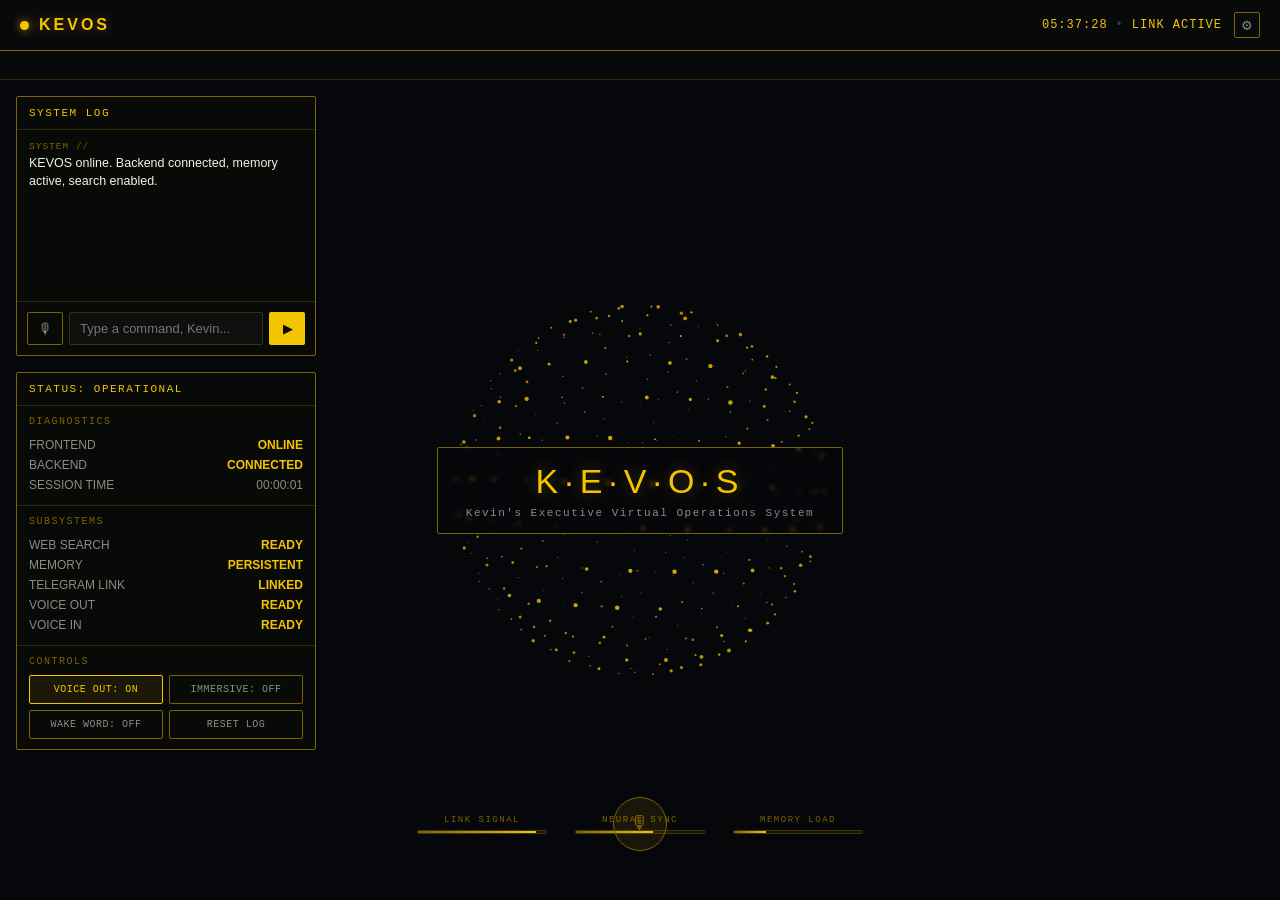
==== index.html @ c90f1a78 "Update index.html" ====
<!DOCTYPE html>
<html lang="en">
<head>
<meta charset="UTF-8" />
<meta name="viewport" content="width=device-width, initial-scale=1.0, viewport-fit=cover" />
<title>KEVOS</title>
<meta name="description" content="KEVOS — Kevin's Executive Virtual Operations System" />
<meta name="theme-color" content="#07080a" />
<link rel="manifest" href="manifest.json" />
<style>:root {
--bg: #06070a;
--panel-bg: rgba(10, 11, 8, 0.86);
--yellow: #f5c400;
--yellow-dim: #7a6300;
--yellow-glow: rgba(245, 196, 0, 0.35);
--text: #f2f2ea;
--text-dim: #8a8d85;
--line: rgba(245, 196, 0, 0.18);
--ok: #f5c400;
--off: #56544a;
--danger: #ff5555;
--font-display: 'Orbitron', 'Segoe UI', sans-serif;
--font-body: 'Rajdhani', 'Segoe UI', sans-serif;
--font-mono: 'Share Tech Mono', 'Courier New', monospace;
}
* { box-sizing: border-box; }
html, body {
margin: 0;
padding: 0;
height: 100%;
background: var(--bg);
color: var(--text);
font-family: var(--font-body), sans-serif;
-webkit-font-smoothing: antialiased;
overflow: hidden;
}
.hud {
height: 100dvh;
display: flex;
flex-direction: column;
}
.topbar {
display: flex;
align-items: center;
justify-content: space-between;
padding: 12px 20px;
border-bottom: 1px solid var(--yellow-dim);
background: #08090a;
z-index: 5;
}
.topbar__left {
display: flex;
align-items: center;
gap: 10px;
}
.dot {
width: 9px;
height: 9px;
border-radius: 50%;
background: var(--yellow);
box-shadow: 0 0 8px 2px var(--yellow-glow);
animation: pulse 2.2s ease-in-out infinite;
}
@keyframes pulse {
0%, 100% { opacity: 1; }
50% { opacity: 0.35; }
}
.topbar__label {
font-family: var(--font-display), sans-serif;
font-weight: 700;
letter-spacing: 3px;
font-size: 16px;
color: var(--yellow);
text-shadow: 0 0 12px var(--yellow-glow);
}
.topbar__right {
font-family: var(--font-mono), monospace;
font-size: 12px;
letter-spacing: 1px;
color: var(--text-dim);
display: flex;
align-items: center;
gap: 8px;
}
#clock { color: var(--yellow); }
.sep { opacity: 0.4; }
.pending { color: var(--danger); }
.linked { color: var(--yellow); }
.gear {
background: transparent;
border: 1px solid var(--yellow-dim);
color: var(--text-dim);
width: 26px;
height: 26px;
border-radius: 2px;
cursor: pointer;
font-size: 13px;
margin-left: 4px;
}
.gear:hover {
border-color: var(--yellow);
color: var(--yellow);
box-shadow: 0 0 10px var(--yellow-glow);
}
.ticker {
overflow: hidden;
white-space: nowrap;
background: #08090a;
border-bottom: 1px solid var(--line);
padding: 5px 0;
z-index: 5;
}
.ticker__track {
display: inline-block;
font-family: var(--font-mono), monospace;
font-size: 10.5px;
letter-spacing: 1px;
color: var(--yellow-dim);
padding-left: 100%;
animation: scroll-left 26s linear infinite;
}
@keyframes scroll-left {
from { transform: translateX(0); }
to { transform: translateX(-100%); }
}
@media (prefers-reduced-motion: reduce) {
.ticker__track { animation: none; padding-left: 16px; }
.dot { animation: none; }
}
.layout {
position: relative;
flex: 1;
overflow: hidden;
}
.hero {
position: absolute;
inset: 0;
display: flex;
align-items: center;
justify-content: center;
}
#sphere {
position: absolute;
inset: 0;
width: 100%;
height: 100%;
}
.hero__label {
position: relative;
z-index: 2;
text-align: center;
background: rgba(6, 7, 10, 0.55);
border: 1px solid var(--yellow-dim);
padding: 14px 28px;
border-radius: 2px;
backdrop-filter: blur(2px);
}
.hero__title {
font-family: var(--font-display), sans-serif;
font-size: clamp(22px, 4vw, 34px);
letter-spacing: 6px;
color: var(--yellow);
text-shadow: 0 0 18px var(--yellow-glow);
}
.hero__subtitle {
font-family: var(--font-mono), monospace;
font-size: 11px;
letter-spacing: 1.5px;
color: var(--text-dim);
margin-top: 6px;
}
.holobars {
position: absolute;
bottom: 8%;
left: 50%;
transform: translateX(-50%);
z-index: 2;
display: flex;
gap: 28px;
flex-wrap: wrap;
justify-content: center;
padding: 0 16px;
}
.holobar {
width: 130px;
text-align: center;
}
.holobar__label {
font-family: var(--font-mono), monospace;
font-size: 9px;
letter-spacing: 1.5px;
color: var(--yellow-dim);
margin-bottom: 5px;
}
.holobar__track {
height: 4px;
background: rgba(245, 196, 0, 0.08);
border: 1px solid var(--line);
border-radius: 2px;
overflow: hidden;
}
.holobar__fill {
height: 100%;
width: 40%;
background: linear-gradient(90deg, var(--yellow-dim), var(--yellow));
box-shadow: 0 0 8px var(--yellow-glow);
transition: width 1.1s ease-in-out;
}
@media (max-width: 780px) {
.holobars { position: static; transform: none; margin-top: 14px; }
}
.live-orb {
position: absolute;
bottom: 6%;
left: 50%;
transform: translateX(-50%);
z-index: 3;
width: 54px;
height: 54px;
border-radius: 50%;
background: rgba(245, 196, 0, 0.08);
border: 1px solid var(--yellow-dim);
color: var(--yellow-dim);
font-size: 20px;
cursor: pointer;
transition: all 0.2s ease;
}
.live-orb:hover {
border-color: var(--yellow);
color: var(--yellow);
box-shadow: 0 0 16px var(--yellow-glow);
}
.live-orb.active {
background: var(--yellow);
color: #0a0a08;
border-color: var(--yellow);
box-shadow: 0 0 24px 4px var(--yellow-glow);
animation: orb-pulse 1.6s ease-in-out infinite;
}
@keyframes orb-pulse {
0%, 100% { transform: translateX(-50%) scale(1); }
50% { transform: translateX(-50%) scale(1.08); }
}
.hero[data-state="listening"] .hero__label {
border-color: var(--yellow);
box-shadow: 0 0 22px var(--yellow-glow);
}
.hero[data-state="thinking"] .hero__title {
animation: flicker 0.9s ease-in-out infinite;
}
@keyframes flicker {
0%, 100% { opacity: 1; }
50% { opacity: 0.55; }
}
.hero[data-state="speaking"] .hero__label {
border-color: var(--yellow);
box-shadow: 0 0 30px var(--yellow-glow);
}
.hero[data-state="standby"] .hero__label {
border-color: var(--yellow-dim);
opacity: 0.75;
}
.hero[data-state="standby"] .hero__subtitle {
animation: flicker 2.4s ease-in-out infinite;
}
.hud.immersive .panel--log,
.hud.immersive .panel--status {
opacity: 0;
pointer-events: none;
transform: translateX(-12px);
}
.hud.immersive .ticker { opacity: 0.4; }
.panel {
position: absolute;
width: 300px;
max-width: calc(100vw - 32px);
background: var(--panel-bg);
border: 1px solid var(--yellow-dim);
border-radius: 2px;
backdrop-filter: blur(3px);
z-index: 4;
display: flex;
flex-direction: column;
transition: opacity 0.3s ease, transform 0.3s ease;
}
.panel--log {
top: 16px;
left: 16px;
height: 260px;
}
.panel--status {
top: 292px;
left: 16px;
max-height: calc(100dvh - 292px - 16px);
overflow-y: auto;
}
.panel__header {
font-family: var(--font-mono), monospace;
font-size: 11px;
letter-spacing: 1.5px;
color: var(--yellow);
padding: 10px 12px;
border-bottom: 1px solid var(--line);
}
.status-value { color: var(--danger); }
.status-value--ok { color: var(--yellow); }
.settings {
position: fixed;
top: 0;
right: -320px;
width: 300px;
height: 100dvh;
background: #0a0b08;
border-left: 1px solid var(--yellow-dim);
z-index: 10;
transition: right 0.25s ease-out;
display: flex;
flex-direction: column;
overflow-y: auto;
}
.settings.open { right: 0; }
.settings .panel__header {
display: flex;
justify-content: space-between;
align-items: center;
}
.settings__close {
background: transparent;
border: none;
color: var(--text-dim);
font-size: 14px;
cursor: pointer;
}
.settings__close:hover { color: var(--yellow); }
.settings__note {
font-size: 11px;
color: var(--text-dim);
line-height: 1.5;
margin: 0 0 10px;
}
.field {
display: flex;
align-items: center;
gap: 8px;
font-size: 12px;
color: var(--text-dim);
margin-bottom: 12px;
}
.field span:first-child { width: 40px; flex-shrink: 0; }
.field__value { width: 28px; color: var(--yellow); font-family: var(--font-mono), monospace; }
.field input[type="range"] {
flex: 1;
accent-color: var(--yellow);
}
.field--toggle {
justify-content: space-between;
}
.field--toggle span:first-child { width: auto; }
.field--toggle input[type="checkbox"] {
accent-color: var(--yellow);
width: 16px;
height: 16px;
}
.btn--danger {
grid-column: 1 / -1;
border-color: var(--danger);
color: var(--danger);
}
.btn--danger:hover {
border-color: var(--danger);
color: #fff;
background: rgba(255, 85, 85, 0.12);
}
.feed {
flex: 1;
overflow-y: auto;
padding: 10px 12px;
display: flex;
flex-direction: column;
gap: 10px;
}
.logline {
font-size: 12.5px;
line-height: 1.4;
animation: fade-in 0.2s ease-out;
}
@keyframes fade-in {
from { opacity: 0; transform: translateY(3px); }
to { opacity: 1; transform: translateY(0); }
}
.logline__meta {
display: block;
font-family: var(--font-mono), monospace;
font-size: 9.5px;
letter-spacing: 1px;
color: var(--text-dim);
margin-bottom: 2px;
}
.logline--system .logline__meta { color: var(--yellow-dim); }
.logline--user .logline__meta { color: var(--yellow); }
.logline--error .logline__meta { color: var(--danger); }
.logline--error .logline__body { color: var(--danger); }
.logline__body { color: var(--text); }
.composer {
display: flex;
gap: 6px;
padding: 10px;
border-top: 1px solid var(--line);
}
.composer__input {
flex: 1;
background: rgba(255,255,255,0.03);
border: 1px solid var(--line);
color: var(--text);
font-family: var(--font-body), sans-serif;
font-size: 13px;
padding: 8px 10px;
border-radius: 2px;
outline: none;
}
.composer__input:focus {
border-color: var(--yellow);
box-shadow: 0 0 0 1px var(--yellow-glow);
}
.composer__send {
font-family: var(--font-display), sans-serif;
font-size: 12px;
background: var(--yellow);
color: #0a0a08;
border: none;
width: 36px;
border-radius: 2px;
cursor: pointer;
font-weight: 700;
}
.composer__send:hover { box-shadow: 0 0 12px var(--yellow-glow); }
.composer__mic {
background: transparent;
border: 1px solid var(--yellow-dim);
color: var(--text-dim);
width: 36px;
border-radius: 2px;
cursor: pointer;
font-size: 15px;
}
.composer__mic:hover {
border-color: var(--yellow);
color: var(--yellow);
}
.composer__mic.listening {
background: var(--yellow);
color: #0a0a08;
animation: pulse 1s ease-in-out infinite;
}
.section {
padding: 10px 12px;
border-bottom: 1px solid var(--line);
}
.section:last-child { border-bottom: none; }
.section__title {
font-family: var(--font-mono), monospace;
font-size: 10px;
letter-spacing: 1.5px;
color: var(--yellow-dim);
margin-bottom: 8px;
}
.row {
display: flex;
justify-content: space-between;
font-size: 12px;
padding: 3px 0;
color: var(--text-dim);
}
.row .ok { color: var(--yellow); font-weight: 600; }
.row .off { color: var(--off); font-weight: 600; }
.btn-grid {
display: grid;
grid-template-columns: 1fr 1fr;
gap: 6px;
}
.btn {
font-family: var(--font-mono), monospace;
font-size: 10px;
letter-spacing: 0.5px;
background: transparent;
border: 1px solid var(--yellow-dim);
color: var(--text-dim);
padding: 8px 4px;
border-radius: 2px;
cursor: pointer;
}
.btn:disabled {
opacity: 0.4;
cursor: not-allowed;
}
.btn:not(:disabled):hover {
border-color: var(--yellow);
color: var(--yellow);
}
.btn--active {
border-color: var(--yellow);
color: var(--yellow);
background: rgba(245, 196, 0, 0.08);
}
.feed::-webkit-scrollbar,
.panel--status::-webkit-scrollbar { width: 5px; }
.feed::-webkit-scrollbar-thumb,
.panel--status::-webkit-scrollbar-thumb { background: var(--yellow-dim); border-radius: 3px; }
@media (max-width: 780px) {
.hud { overflow-y: auto; }
.layout { position: static; }
.hero { position: relative; height: 46vh; min-height: 260px; }
.panel { position: static; width: 100%; margin: 12px auto 0; }
.panel--log { height: 220px; }
.panel--status { max-height: none; margin-bottom: 16px; }
}</style>
</head>
<body>
<div class="hud">
<header class="topbar">
<div class="topbar__left">
<span class="dot" id="statusDot"></span>
<span class="topbar__label">KEVOS</span>
</div>
<div class="topbar__right">
<span id="clock">--:--:--</span>
<span class="sep">•</span>
<span id="linkState" class="pending">LINK PENDING</span>
<button class="gear" id="settingsBtn" aria-label="Settings" title="Settings">⚙</button>
</div>
</header>
<div class="ticker">
<div class="ticker__track">
MEMORY: PERSISTENT (KV) &nbsp;//&nbsp; BACKEND: CONNECTED &nbsp;//&nbsp; SEARCH: ENABLED &nbsp;//&nbsp; TELEGRAM: LINKED &nbsp;//&nbsp; STATUS: OPERATIONAL &nbsp;//&nbsp; MEMORY: PERSISTENT (KV) &nbsp;//&nbsp; BACKEND: CONNECTED &nbsp;//&nbsp; SEARCH: ENABLED &nbsp;//&nbsp; TELEGRAM: LINKED &nbsp;//&nbsp; STATUS: OPERATIONAL &nbsp;//&nbsp;
</div>
</div>
<div class="layout">
<main class="hero" id="hero" data-state="idle">
<canvas id="sphere"></canvas>
<div class="hero__label">
<div class="hero__title">K·E·V·O·S</div>
<div class="hero__subtitle" id="heroSubtitle">Kevin's Executive Virtual Operations System</div>
</div>
<div class="holobars" id="holobars">
<div class="holobar">
<div class="holobar__label">LINK SIGNAL</div>
<div class="holobar__track"><div class="holobar__fill" data-bar="link"></div></div>
</div>
<div class="holobar">
<div class="holobar__label">NEURAL SYNC</div>
<div class="holobar__track"><div class="holobar__fill" data-bar="sync"></div></div>
</div>
<div class="holobar">
<div class="holobar__label">MEMORY LOAD</div>
<div class="holobar__track"><div class="holobar__fill" data-bar="memory"></div></div>
</div>
</div>
<button class="live-orb" id="liveOrb" aria-label="Start live conversation" title="Start live conversation">🎙</button>
</main>
<aside class="panel panel--log">
<div class="panel__header">SYSTEM LOG</div>
<div class="feed" id="feed">
<div class="logline logline--system">
<span class="logline__meta">SYSTEM // <span class="logtime"></span></span>
<span class="logline__body">KEVOS online. Backend connected, memory active, search enabled.</span>
</div>
</div>
<form class="composer" id="composer" autocomplete="off">
<button type="button" class="composer__mic" id="micBtn" aria-label="Voice input" title="Click and speak">🎙</button>
<input
id="input"
class="composer__input"
type="text"
placeholder="Type a command, Kevin..."
/>
<button type="submit" class="composer__send" aria-label="Send">▶</button>
</form>
</aside>
<aside class="panel panel--status">
<div class="panel__header">STATUS: <span class="status-value status-value--ok">OPERATIONAL</span></div>
<div class="section">
<div class="section__title">DIAGNOSTICS</div>
<div class="row"><span>FRONTEND</span><span class="ok">ONLINE</span></div>
<div class="row"><span>BACKEND</span><span class="ok">CONNECTED</span></div>
<div class="row"><span>SESSION TIME</span><span id="sessionTime">00:00:00</span></div>
</div>
<div class="section">
<div class="section__title">SUBSYSTEMS</div>
<div class="row"><span>WEB SEARCH</span><span class="ok">READY</span></div>
<div class="row"><span>MEMORY</span><span class="ok">PERSISTENT</span></div>
<div class="row"><span>TELEGRAM LINK</span><span class="ok">LINKED</span></div>
<div class="row"><span>VOICE OUT</span><span class="ok" id="voiceOutStatus">READY</span></div>
<div class="row"><span>VOICE IN</span><span class="ok" id="voiceInStatus">READY</span></div>
</div>
<div class="section">
<div class="section__title">CONTROLS</div>
<div class="btn-grid">
<button class="btn btn--active" id="voiceOutBtn">VOICE OUT: ON</button>
<button class="btn" id="immersiveBtn">IMMERSIVE: OFF</button>
<button class="btn" id="wakeWordBtn">WAKE WORD: OFF</button>
<button class="btn" id="resetBtn">RESET LOG</button>
</div>
</div>
</aside>
</div>
<aside class="settings" id="settingsPanel">
<div class="panel__header">
SETTINGS
<button class="settings__close" id="settingsClose" aria-label="Close">✕</button>
</div>
<div class="section">
<div class="section__title">VOICE OUTPUT</div>
<label class="field">
<span>Rate</span>
<input type="range" id="rateSlider" min="0.5" max="2" step="0.1" value="1" />
<span class="field__value" id="rateValue">1.0</span>
</label>
<label class="field">
<span>Pitch</span>
<input type="range" id="pitchSlider" min="0" max="2" step="0.1" value="0.9" />
<span class="field__value" id="pitchValue">0.9</span>
</label>
</div>
<div class="section">
<div class="section__title">DISPLAY</div>
<label class="field field--toggle">
<span>Scrolling ticker</span>
<input type="checkbox" id="tickerToggle" checked />
</label>
<label class="field field--toggle">
<span>Particle sphere</span>
<input type="checkbox" id="sphereToggle" checked />
</label>
</div>
<div class="section">
<div class="section__title">MEMORY</div>
<p class="settings__note">Clears what KEVOS remembers from your conversations on this device.</p>
<button class="btn btn--danger" id="clearMemoryBtn">CLEAR MY MEMORY</button>
</div>
</aside>
</div>
<script>const canvas = document.getElementById('sphere');
const ctx = canvas.getContext('2d');
let particles = [];
let rotation = 0;
function resizeCanvas() {
canvas.width = canvas.offsetWidth * devicePixelRatio;
canvas.height = canvas.offsetHeight * devicePixelRatio;
}
function buildParticles(count = 420) {
particles = [];
for (let i = 0; i < count; i++) {
const phi = Math.acos(-1 + (2 * i) / count);
const theta = Math.sqrt(count * Math.PI) * phi;
particles.push({ phi, theta, size: Math.random() * 1.8 + 0.6 });
}
}
function drawSphere() {
const w = canvas.width;
const h = canvas.height;
ctx.clearRect(0, 0, w, h);
const cx = w / 2;
const cy = h / 2;
const radius = Math.min(w, h) * 0.32;
rotation += 0.0022;
for (const p of particles) {
const theta = p.theta + rotation;
const x = radius * Math.sin(p.phi) * Math.cos(theta);
const y = radius * Math.cos(p.phi);
const z = radius * Math.sin(p.phi) * Math.sin(theta);
const scale = (z + radius * 1.6) / (radius * 2.6);
const sx = cx + x * scale;
const sy = cy + y * scale;
const alpha = 0.25 + scale * 0.6;
ctx.beginPath();
ctx.arc(sx, sy, p.size * scale * devicePixelRatio, 0, Math.PI * 2);
ctx.fillStyle = `rgba(245, 196, 0, ${alpha.toFixed(2)})`;
ctx.fill();
}
requestAnimationFrame(drawSphere);
}
resizeCanvas();
buildParticles();
window.addEventListener('resize', resizeCanvas);
requestAnimationFrame(drawSphere);
const sessionStart = Date.now();
function pad(n) { return String(n).padStart(2, '0'); }
function tick() {
const now = new Date();
document.getElementById('clock').textContent = now.toLocaleTimeString('en-US', { hour12: false });
const elapsed = Math.floor((Date.now() - sessionStart) / 1000);
const hrs = Math.floor(elapsed / 3600);
const mins = Math.floor((elapsed % 3600) / 60);
const secs = elapsed % 60;
document.getElementById('sessionTime').textContent = `${pad(hrs)}:${pad(mins)}:${pad(secs)}`;
}
tick();
setInterval(tick, 1000);
const feed = document.getElementById('feed');
function nowTime() {
return new Date().toLocaleTimeString('en-US', { hour12: false });
}
function logLine(kind, text) {
const wrap = document.createElement('div');
wrap.className = `logline logline--${kind}`;
const meta = document.createElement('span');
meta.className = 'logline__meta';
const label = kind === 'user' ? 'KEVIN' : kind === 'error' ? 'ERROR' : 'SYSTEM';
meta.textContent = `${label} // ${nowTime()}`;
const body = document.createElement('span');
body.className = 'logline__body';
body.textContent = text;
wrap.appendChild(meta);
wrap.appendChild(body);
feed.appendChild(wrap);
feed.scrollTop = feed.scrollHeight;
return wrap;
}
document.getElementById('resetBtn').addEventListener('click', () => {
feed.innerHTML = '';
logLine('system', 'Log cleared.');
});
function getSessionId() {
let id = localStorage.getItem('kevos_session_id');
if (!id) {
id = 'sess_' + Math.random().toString(36).slice(2) + Date.now().toString(36);
localStorage.setItem('kevos_session_id', id);
}
return id;
}
const sessionId = getSessionId();
const KEVOS_BACKEND_URL = 'https://kevos-backend.margohanna333.workers.dev/';
async function sendToKevos(message) {
if (!KEVOS_BACKEND_URL) {
return { ok: false, text: 'No backend connected. KEVOS_BACKEND_URL is empty in app.js.' };
}
try {
const res = await fetch(KEVOS_BACKEND_URL, {
method: 'POST',
headers: { 'Content-Type': 'application/json' },
body: JSON.stringify({ message, sessionId }),
});
if (!res.ok) throw new Error(`Backend error: ${res.status}`);
const data = await res.json();
return { ok: true, text: data.reply || '(empty response from backend)' };
} catch (err) {
return { ok: false, text: `Connection failed: ${err.message}` };
}
}
const hero = document.getElementById('hero');
const heroSubtitle = document.getElementById('heroSubtitle');
const defaultSubtitle = "Kevin's Executive Virtual Operations System";
function setHeroState(state, label) {
hero.dataset.state = state;
heroSubtitle.textContent = label || defaultSubtitle;
}
const micBtn = document.getElementById('micBtn');
const SpeechRecognitionAPI = window.SpeechRecognition || window.webkitSpeechRecognition;
let recognition = null;
const WAKE_WORDS = ['hey kevos', 'kevos', 'hey kevin', 'okay kevos'];
function stripWakeWord(lowerText) {
for (const w of WAKE_WORDS) {
const idx = lowerText.indexOf(w);
if (idx !== -1) return lowerText.slice(idx + w.length).replace(/^[,.\s]+/, '').trim();
}
return null; // no wake word found
}
if (SpeechRecognitionAPI) {
recognition = new SpeechRecognitionAPI();
recognition.lang = 'en-US';
recognition.interimResults = true; // lets us react the instant you start talking (needed for barge-in)
recognition.addEventListener('result', (e) => {
const last = e.results[e.results.length - 1];
const transcript = last[0].transcript;
const isFinal = last.isFinal;
const state = hero.dataset.state;
if ((liveMode || wakeWordActive) && state === 'speaking') {
window.speechSynthesis.cancel(); // cut him off, immediately, on first sound
setHeroState('listening', 'LISTENING...');
if (isFinal && transcript.trim()) {
handleLiveTranscript(transcript.trim());
}
return;
}
if (wakeWordActive && !liveMode && state === 'standby') {
if (!isFinal) return;
const remainder = stripWakeWord(transcript.toLowerCase());
if (remainder === null) return; // wake word not heard, keep waiting silently
wakeConversation();
if (remainder) handleLiveTranscript(remainder);
else setHeroState('listening', 'LISTENING...');
return;
}
if (liveMode && isFinal) {
handleLiveTranscript(transcript.trim());
return;
}
if (!liveMode && !wakeWordActive && isFinal) {
input.value = transcript;
}
});
recognition.addEventListener('end', () => {
micBtn.classList.remove('listening');
if ((liveMode || wakeWordActive) && !liveAwaitingReply) {
restartAlwaysOnRecognition();
}
});
recognition.addEventListener('error', (e) => {
micBtn.classList.remove('listening');
if (liveMode || wakeWordActive) {
if (e.error === 'no-speech' || e.error === 'aborted') {
restartAlwaysOnRecognition();
} else {
logLine('error', `Mic error: ${e.error}. Voice loop stopped.`);
stopLiveMode();
stopWakeWord();
}
} else {
logLine('error', 'Mic error — check browser microphone permission.');
}
});
micBtn.addEventListener('click', () => {
if (liveMode || wakeWordActive) return; // the always-on loop owns the mic while active
micBtn.classList.add('listening');
recognition.start();
});
} else {
micBtn.disabled = true;
micBtn.title = 'Voice input not supported in this browser';
document.getElementById('voiceInStatus').textContent = 'UNSUPPORTED';
document.getElementById('voiceInStatus').className = 'off';
}
function restartAlwaysOnRecognition() {
if (!recognition) return;
try {
recognition.start();
} catch (e) {
}
}
let voiceOutEnabled = true;
const voiceOutBtn = document.getElementById('voiceOutBtn');
let voiceRate = 1.0;
let voicePitch = 0.9;
function speak(text) {
if (!voiceOutEnabled || !('speechSynthesis' in window)) return;
window.speechSynthesis.cancel(); // stop any current speech first
const utter = new SpeechSynthesisUtterance(text);
utter.rate = voiceRate;
utter.pitch = voicePitch;
window.speechSynthesis.speak(utter);
}
voiceOutBtn.addEventListener('click', () => {
voiceOutEnabled = !voiceOutEnabled;
voiceOutBtn.textContent = `VOICE OUT: ${voiceOutEnabled ? 'ON' : 'OFF'}`;
voiceOutBtn.classList.toggle('btn--active', voiceOutEnabled);
if (!voiceOutEnabled) window.speechSynthesis.cancel();
});
if (!('speechSynthesis' in window)) {
document.getElementById('voiceOutStatus').textContent = 'UNSUPPORTED';
document.getElementById('voiceOutStatus').className = 'off';
voiceOutEnabled = false;
voiceOutBtn.disabled = true;
}
const composer = document.getElementById('composer');
const input = document.getElementById('input');
const linkState = document.getElementById('linkState');
composer.addEventListener('submit', async (e) => {
e.preventDefault();
const text = input.value.trim();
if (!text) return;
logLine('user', text);
input.value = '';
const result = await sendToKevos(text);
logLine(result.ok ? 'system' : 'error', result.text);
if (result.ok) speak(result.text);
});
if (KEVOS_BACKEND_URL) {
linkState.textContent = 'LINK ACTIVE';
linkState.className = 'linked';
} else {
linkState.textContent = 'LINK PENDING';
linkState.className = 'pending';
}
function setBar(name, percent) {
const el = document.querySelector(`.holobar__fill[data-bar="${name}"]`);
if (el) el.style.width = `${Math.max(4, Math.min(100, percent))}%`;
}
setBar('link', KEVOS_BACKEND_URL ? 92 : 8);
setBar('sync', 60);
setBar('memory', 25);
setInterval(() => {
setBar('sync', 55 + Math.random() * 30);
setBar('memory', 20 + Math.random() * 40);
}, 3500);
const settingsPanel = document.getElementById('settingsPanel');
const settingsBtn = document.getElementById('settingsBtn');
const settingsClose = document.getElementById('settingsClose');
settingsBtn.addEventListener('click', () => settingsPanel.classList.add('open'));
settingsClose.addEventListener('click', () => settingsPanel.classList.remove('open'));
const rateSlider = document.getElementById('rateSlider');
const pitchSlider = document.getElementById('pitchSlider');
const rateValue = document.getElementById('rateValue');
const pitchValue = document.getElementById('pitchValue');
rateSlider.addEventListener('input', () => {
voiceRate = parseFloat(rateSlider.value);
rateValue.textContent = voiceRate.toFixed(1);
});
pitchSlider.addEventListener('input', () => {
voicePitch = parseFloat(pitchSlider.value);
pitchValue.textContent = voicePitch.toFixed(1);
});
document.getElementById('tickerToggle').addEventListener('change', (e) => {
document.querySelector('.ticker').style.display = e.target.checked ? '' : 'none';
});
document.getElementById('sphereToggle').addEventListener('change', (e) => {
canvas.style.display = e.target.checked ? '' : 'none';
});
document.getElementById('clearMemoryBtn').addEventListener('click', async () => {
if (!KEVOS_BACKEND_URL) {
logLine('error', 'No backend connected — nothing to clear.');
return;
}
localStorage.removeItem('kevos_session_id');
logLine('system', 'Memory reset locally. A fresh conversation will start on your next message.');
});
const liveOrb = document.getElementById('liveOrb');
let liveMode = false;
let liveAwaitingReply = false;
function startLiveListening() {
if (!liveMode || !recognition) return;
setHeroState('listening', 'LISTENING...');
restartAlwaysOnRecognition();
}
function stopLiveMode() {
liveMode = false;
liveAwaitingReply = false;
liveOrb.classList.remove('active');
if (!wakeWordActive) setHeroState('idle');
if (recognition && !wakeWordActive) {
try { recognition.stop(); } catch (e) {}
}
window.speechSynthesis.cancel();
}
async function handleLiveTranscript(transcript) {
if (!transcript) {
if (liveMode) startLiveListening();
return;
}
liveAwaitingReply = true;
logLine('user', transcript);
setHeroState('thinking', 'THINKING...');
const result = await sendToKevos(transcript);
logLine(result.ok ? 'system' : 'error', result.text);
const canSpeak = result.ok && voiceOutEnabled && 'speechSynthesis' in window;
if (canSpeak) {
setHeroState('speaking', 'SPEAKING... (say anything to interrupt)');
window.speechSynthesis.cancel();
const utter = new SpeechSynthesisUtterance(result.text);
utter.rate = voiceRate;
utter.pitch = voicePitch;
utter.onend = () => {
liveAwaitingReply = false;
if (liveMode) startLiveListening();
else if (wakeWordActive) enterStandby();
else setHeroState('idle');
};
utter.onerror = () => {
liveAwaitingReply = false;
if (liveMode) startLiveListening();
else if (wakeWordActive) enterStandby();
else setHeroState('idle');
};
window.speechSynthesis.speak(utter);
restartAlwaysOnRecognition();
} else {
liveAwaitingReply = false;
if (liveMode) startLiveListening();
else if (wakeWordActive) enterStandby();
else setHeroState('idle');
}
}
liveOrb.addEventListener('click', () => {
if (!SpeechRecognitionAPI) {
logLine('error', 'Voice input not supported in this browser — live mode needs it.');
return;
}
if (liveMode) {
stopLiveMode();
logLine('system', 'Live conversation ended.');
} else {
liveMode = true;
liveOrb.classList.add('active');
logLine('system', 'Live conversation started — just talk, and you can cut KEVOS off anytime by speaking.');
startLiveListening();
}
});
const wakeWordBtn = document.getElementById('wakeWordBtn');
let wakeWordActive = false;
function enterStandby() {
setHeroState('standby', "Say \"Hey KEVOS\"...");
restartAlwaysOnRecognition();
}
function wakeConversation() {
liveMode = true;
liveOrb.classList.add('active');
logLine('system', 'Wake word heard — KEVOS is listening.');
}
function stopWakeWord() {
wakeWordActive = false;
wakeWordBtn.textContent = 'WAKE WORD: OFF';
wakeWordBtn.classList.remove('btn--active');
if (!liveMode) {
setHeroState('idle');
if (recognition) { try { recognition.stop(); } catch (e) {} }
}
}
wakeWordBtn.addEventListener('click', () => {
if (!SpeechRecognitionAPI) {
logLine('error', 'Voice input not supported in this browser — wake word needs it.');
return;
}
if (wakeWordActive) {
stopWakeWord();
logLine('system', 'Wake word disabled.');
} else {
wakeWordActive = true;
wakeWordBtn.textContent = 'WAKE WORD: ON';
wakeWordBtn.classList.add('btn--active');
logLine('system', 'Wake word enabled — say "Hey KEVOS" anytime to start talking.');
if (!liveMode) enterStandby();
}
});
const immersiveBtn = document.getElementById('immersiveBtn');
let immersive = false;
immersiveBtn.addEventListener('click', () => {
immersive = !immersive;
document.querySelector('.hud').classList.toggle('immersive', immersive);
immersiveBtn.textContent = `IMMERSIVE: ${immersive ? 'ON' : 'OFF'}`;
immersiveBtn.classList.toggle('btn--active', immersive);
});</script>
</body>
</html>
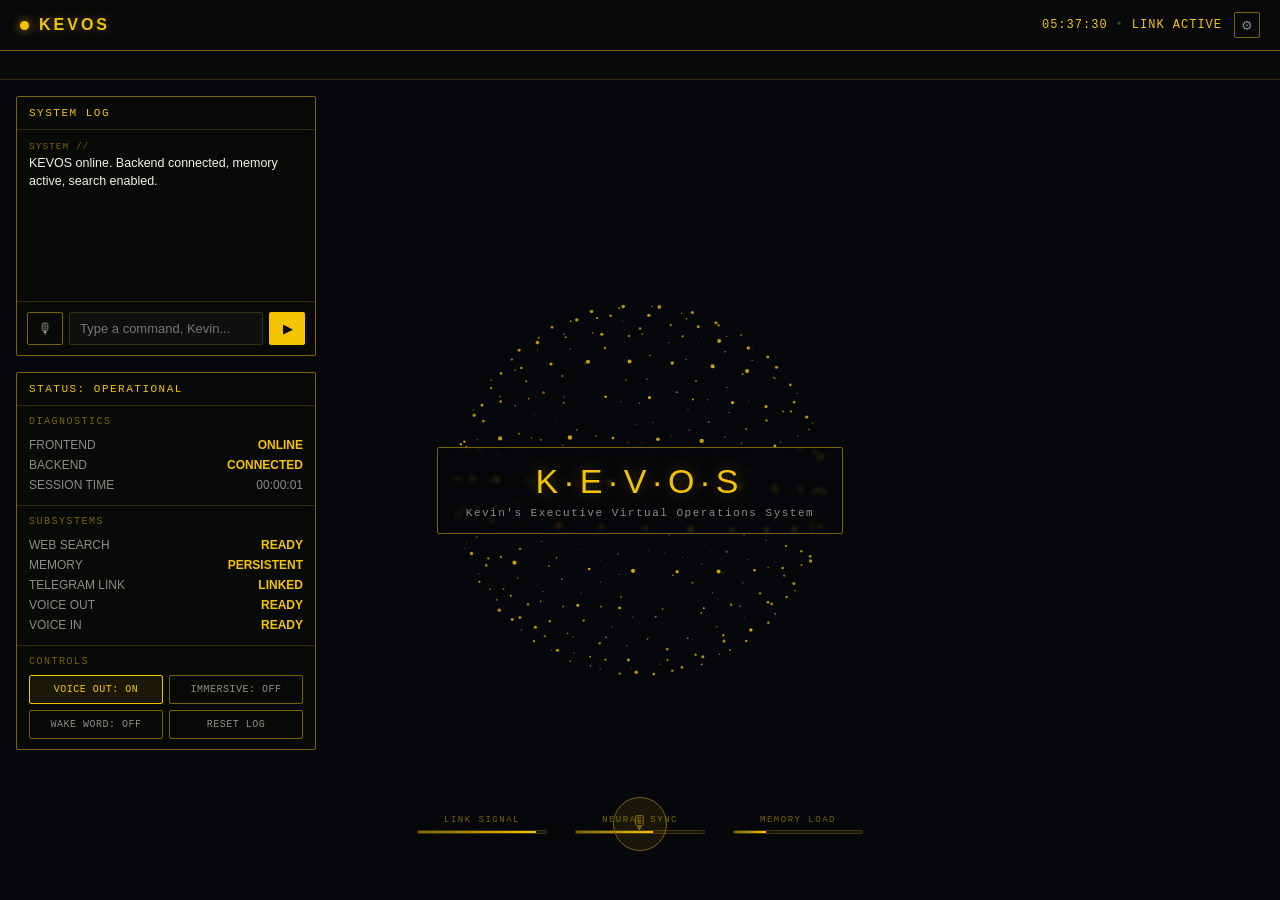
==== commit 29fa66cb: "Update index.html" ====
--- a/index.html
+++ b/index.html
@@ -263,6 +263,50 @@
 .hero[data-state="standby"] .hero__subtitle {
 animation: flicker 2.4s ease-in-out infinite;
 }
+.hero[data-state="celebrate"] .hero__label {
+border-color: var(--yellow);
+box-shadow: 0 0 40px 8px var(--yellow-glow);
+transform: scale(1.05);
+transition: transform 0.3s ease;
+}
+.hero[data-state="celebrate"] .hero__title {
+animation: celebrate-pulse 0.5s ease-in-out infinite;
+}
+@keyframes celebrate-pulse {
+0%, 100% { transform: scale(1); }
+50% { transform: scale(1.06); }
+}
+.hero-flash {
+position: absolute;
+inset: 0;
+z-index: 6;
+pointer-events: none;
+background: radial-gradient(circle at center, rgba(245, 196, 0, 0.85), rgba(245, 196, 0, 0) 55%);
+opacity: 0;
+animation: flash-burst 1.3s ease-out forwards;
+}
+@keyframes flash-burst {
+0% { opacity: 0; transform: scale(0.3); }
+12% { opacity: 1; }
+100% { opacity: 0; transform: scale(2.4); }
+}
+.ray {
+position: absolute;
+top: 50%;
+left: 50%;
+width: 3px;
+height: 130px;
+background: linear-gradient(180deg, var(--yellow), transparent);
+transform-origin: center top;
+z-index: 6;
+pointer-events: none;
+opacity: 0.9;
+animation: ray-burst 1.1s ease-out forwards;
+}
+@keyframes ray-burst {
+0% { transform: translate(-50%, -50%) rotate(var(--ang, 0deg)) scaleY(0); opacity: 1; }
+100% { transform: translate(-50%, -50%) rotate(var(--ang, 0deg)) scaleY(1) translateY(-160px); opacity: 0; }
+}
 .hud.immersive .panel--log,
 .hud.immersive .panel--status {
 opacity: 0;
@@ -661,19 +705,37 @@
 ctx.clearRect(0, 0, w, h);
 const cx = w / 2;
 const cy = h / 2;
-const radius = Math.min(w, h) * 0.32;
-rotation += 0.0022;
+let radius = Math.min(w, h) * 0.32;
+const state = document.getElementById('hero').dataset.state;
+let speed = 0.0022;
+let jitter = 0;
+let boost = 1;
+if (state === 'standby') {
+speed = 0.0011; boost = 0.65; // calm, dim, waiting
+} else if (state === 'listening') {
+speed = 0.0035; boost = 1.15 + Math.sin(Date.now() / 260) * 0.08; // alert, gently breathing
+} else if (state === 'thinking') {
+speed = 0.012; jitter = 4.5; boost = 1.05; // fast, agitated, restless
+} else if (state === 'speaking') {
+speed = 0.006; boost = 1.15 + Math.abs(Math.sin(Date.now() / 140)) * 0.35; // rhythmic pulse, like talking
+} else if (state === 'celebrate') {
+speed = 0.035; boost = 1.4 + Math.sin(Date.now() / 90) * 0.3;
+radius *= 1 + Math.sin(Date.now() / 100) * 0.18; // the "explosion" breathing outward
+}
+rotation += speed;
 for (const p of particles) {
 const theta = p.theta + rotation;
-const x = radius * Math.sin(p.phi) * Math.cos(theta);
-const y = radius * Math.cos(p.phi);
-const z = radius * Math.sin(p.phi) * Math.sin(theta);
+const j = jitter ? (Math.random() - 0.5) * jitter : 0;
+const r = radius + j;
+const x = r * Math.sin(p.phi) * Math.cos(theta);
+const y = r * Math.cos(p.phi);
+const z = r * Math.sin(p.phi) * Math.sin(theta);
 const scale = (z + radius * 1.6) / (radius * 2.6);
 const sx = cx + x * scale;
 const sy = cy + y * scale;
-const alpha = 0.25 + scale * 0.6;
+const alpha = Math.min(1, (0.25 + scale * 0.6) * boost);
 ctx.beginPath();
-ctx.arc(sx, sy, p.size * scale * devicePixelRatio, 0, Math.PI * 2);
+ctx.arc(sx, sy, p.size * scale * devicePixelRatio * boost, 0, Math.PI * 2);
 ctx.fillStyle = `rgba(245, 196, 0, ${alpha.toFixed(2)})`;
 ctx.fill();
 }
@@ -748,11 +810,48 @@
 }
 }
 const hero = document.getElementById('hero');
+const heroTitle = document.querySelector('.hero__title');
 const heroSubtitle = document.getElementById('heroSubtitle');
 const defaultSubtitle = "Kevin's Executive Virtual Operations System";
+const defaultTitle = 'K·E·V·O·S';
 function setHeroState(state, label) {
 hero.dataset.state = state;
 heroSubtitle.textContent = label || defaultSubtitle;
+}
+function normalizeSpeech(text) {
+return text.toLowerCase().replace(/[^a-z\s]/g, '').replace(/\s+/g, ' ').trim();
+}
+function checkEasterEgg(text) {
+if (normalizeSpeech(text).includes('wake up babas home')) {
+triggerWelcomeHome();
+return true;
+}
+return false;
+}
+function triggerWelcomeHome() {
+logLine('system', '🎉 "Wake up babas home" detected — running welcome sequence.');
+setHeroState('celebrate', 'SYSTEMS PRIMED. STANDING BY, SIR.');
+heroTitle.textContent = 'WELCOME HOME DADDY';
+const flash = document.createElement('div');
+flash.className = 'hero-flash';
+hero.appendChild(flash);
+setTimeout(() => flash.remove(), 1400);
+const rayCount = 16;
+for (let i = 0; i < rayCount; i++) {
+const ray = document.createElement('div');
+ray.className = 'ray';
+ray.style.setProperty('--ang', `${(360 / rayCount) * i}deg`);
+ray.style.animationDelay = `${Math.random() * 0.12}s`;
+hero.appendChild(ray);
+setTimeout(() => ray.remove(), 1400);
+}
+speak('Welcome home, daddy.');
+setTimeout(() => {
+heroTitle.textContent = defaultTitle;
+if (liveMode) setHeroState('listening', 'LISTENING...');
+else if (wakeWordActive) enterStandby();
+else setHeroState('idle');
+}, 3400);
 }
 const micBtn = document.getElementById('micBtn');
 const SpeechRecognitionAPI = window.SpeechRecognition || window.webkitSpeechRecognition;
@@ -784,6 +883,7 @@
 }
 if (wakeWordActive && !liveMode && state === 'standby') {
 if (!isFinal) return;
+if (checkEasterEgg(transcript)) return;
 const remainder = stripWakeWord(transcript.toLowerCase());
 if (remainder === null) return; // wake word not heard, keep waiting silently
 wakeConversation();
@@ -868,8 +968,9 @@
 e.preventDefault();
 const text = input.value.trim();
 if (!text) return;
+input.value = '';
+if (checkEasterEgg(text)) return;
 logLine('user', text);
-input.value = '';
 const result = await sendToKevos(text);
 logLine(result.ok ? 'system' : 'error', result.text);
 if (result.ok) speak(result.text);
@@ -946,6 +1047,7 @@
 if (liveMode) startLiveListening();
 return;
 }
+if (checkEasterEgg(transcript)) return;
 liveAwaitingReply = true;
 logLine('user', transcript);
 setHeroState('thinking', 'THINKING...');
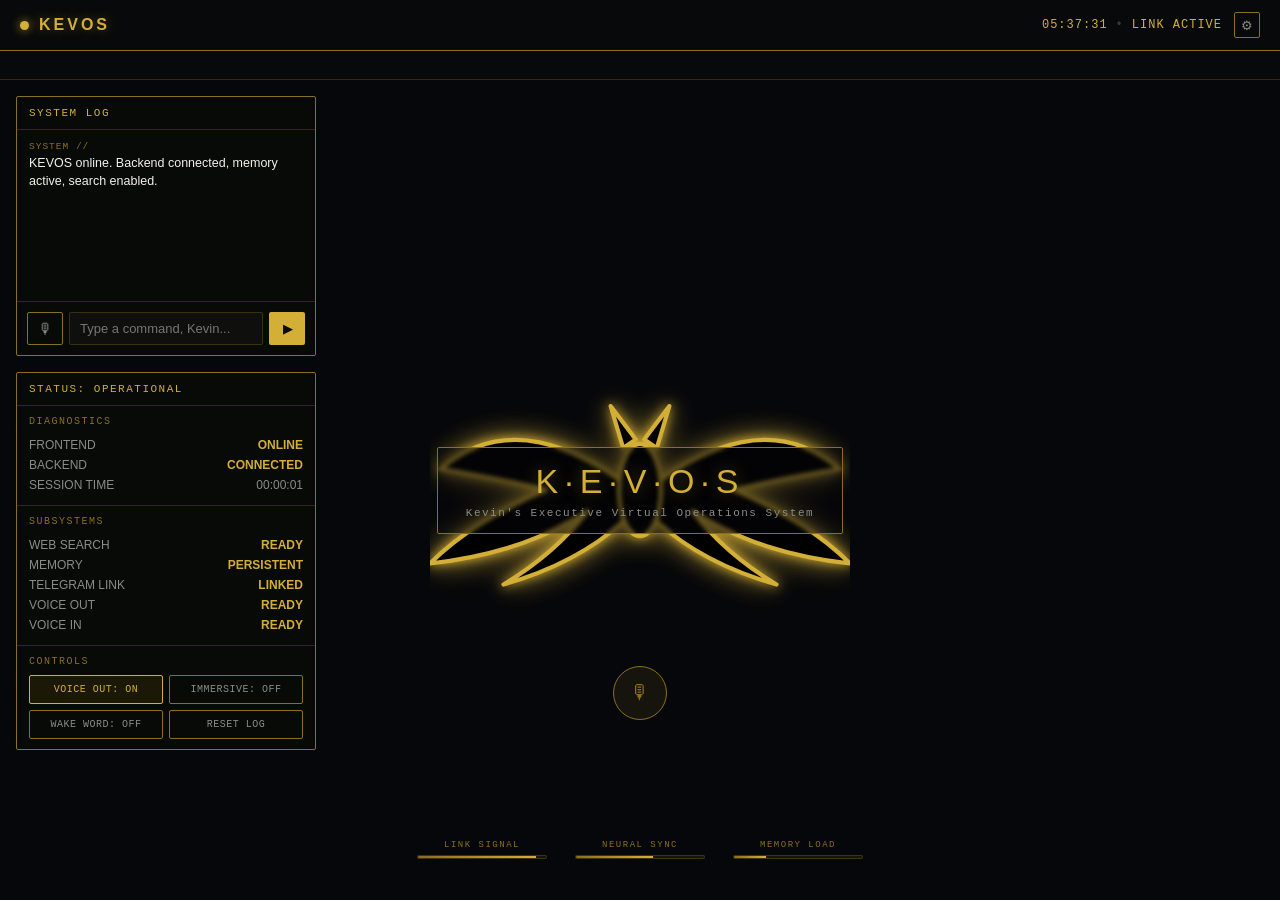
==== commit 747c8261: "Update index.html" ====
--- a/index.html
+++ b/index.html
@@ -10,9 +10,9 @@
 <style>:root {
 --bg: #06070a;
 --panel-bg: rgba(10, 11, 8, 0.86);
---yellow: #f5c400;
---yellow-dim: #7a6300;
---yellow-glow: rgba(245, 196, 0, 0.35);
+--yellow: #d4af37;
+--yellow-dim: #8a6f1f;
+--yellow-glow: rgba(212, 175, 55, 0.4);
 --text: #f2f2ea;
 --text-dim: #8a8d85;
 --line: rgba(245, 196, 0, 0.18);
@@ -139,11 +139,77 @@
 align-items: center;
 justify-content: center;
 }
-#sphere {
+#waveform {
 position: absolute;
 inset: 0;
 width: 100%;
 height: 100%;
+}
+.bat-emblem {
+position: absolute;
+inset: 0;
+display: flex;
+align-items: center;
+justify-content: center;
+z-index: 1;
+}
+.bat-emblem svg {
+width: min(60%, 420px);
+height: auto;
+}
+#batGroup {
+transition: filter 0.08s linear;
+filter: drop-shadow(0 0 6px var(--yellow-glow));
+}
+.bat-wing,
+.bat-body,
+.bat-ear {
+fill: #000;
+stroke: var(--yellow);
+stroke-width: 2;
+stroke-linejoin: round;
+}
+.hero[data-state="idle"] #batGroup,
+.hero[data-state="standby"] #batGroup {
+animation: bat-breathe 4s ease-in-out infinite;
+}
+@keyframes bat-breathe {
+0%, 100% { transform: scale(1); }
+50% { transform: scale(1.015); }
+}
+.hero[data-state="thinking"] #batGroup {
+animation: bat-jitter 0.35s ease-in-out infinite;
+}
+@keyframes bat-jitter {
+0%, 100% { transform: translate(0, 0); }
+25% { transform: translate(0.6px, -0.4px); }
+75% { transform: translate(-0.6px, 0.4px); }
+}
+.flying-bat {
+position: fixed;
+z-index: 50;
+pointer-events: none;
+filter: drop-shadow(0 0 5px var(--yellow)) drop-shadow(0 0 2px var(--yellow));
+animation: bat-fly linear forwards;
+}
+@keyframes bat-fly {
+0% { transform: translate(0, 0) rotate(0deg); opacity: 0; }
+10% { opacity: 1; }
+100% { transform: translate(var(--dx), var(--dy)) rotate(25deg); opacity: 0; }
+}
+.spotlight-flash {
+position: fixed;
+inset: 0;
+z-index: 45;
+pointer-events: none;
+background: radial-gradient(circle at 50% 42%, rgba(255, 255, 255, 0.95), rgba(255, 255, 255, 0) 55%);
+opacity: 0;
+animation: spotlight-burst 1.3s ease-out forwards;
+}
+@keyframes spotlight-burst {
+0% { opacity: 0; }
+15% { opacity: 1; }
+100% { opacity: 0; }
 }
 .hero__label {
 position: relative;
@@ -171,7 +237,7 @@
 }
 .holobars {
 position: absolute;
-bottom: 8%;
+bottom: 5%;
 left: 50%;
 transform: translateX(-50%);
 z-index: 2;
@@ -194,7 +260,7 @@
 }
 .holobar__track {
 height: 4px;
-background: rgba(245, 196, 0, 0.08);
+background: rgba(212, 175, 55, 0.08);
 border: 1px solid var(--line);
 border-radius: 2px;
 overflow: hidden;
@@ -211,14 +277,14 @@
 }
 .live-orb {
 position: absolute;
-bottom: 6%;
+bottom: 22%;
 left: 50%;
 transform: translateX(-50%);
 z-index: 3;
 width: 54px;
 height: 54px;
 border-radius: 50%;
-background: rgba(245, 196, 0, 0.08);
+background: rgba(212, 175, 55, 0.08);
 border: 1px solid var(--yellow-dim);
 color: var(--yellow-dim);
 font-size: 20px;
@@ -580,11 +646,22 @@
 </div>
 <div class="layout">
 <main class="hero" id="hero" data-state="idle">
-<canvas id="sphere"></canvas>
+<div class="bat-emblem" id="batEmblem" aria-hidden="true">
+<svg viewBox="0 0 200 120" xmlns="http://www.w3.org/2000/svg">
+<g id="batGroup">
+<path class="bat-wing" d="M90,55 Q40,20 5,50 Q35,55 55,60 Q20,75 0,95 Q45,90 75,70 Q60,90 35,105 Q70,95 92,75 Z" />
+<path class="bat-wing" d="M110,55 Q160,20 195,50 Q165,55 145,60 Q180,75 200,95 Q155,90 125,70 Q140,90 165,105 Q130,95 108,75 Z" />
+<ellipse class="bat-body" cx="100" cy="60" rx="10" ry="22" />
+<path class="bat-ear" d="M92,40 L86,20 L98,36 Z" />
+<path class="bat-ear" d="M108,40 L114,20 L102,36 Z" />
+</g>
+</svg>
+</div>
 <div class="hero__label">
 <div class="hero__title">K·E·V·O·S</div>
 <div class="hero__subtitle" id="heroSubtitle">Kevin's Executive Virtual Operations System</div>
 </div>
+<button class="live-orb" id="liveOrb" aria-label="Start live conversation" title="Start live conversation">🎙</button>
 <div class="holobars" id="holobars">
 <div class="holobar">
 <div class="holobar__label">LINK SIGNAL</div>
@@ -599,7 +676,6 @@
 <div class="holobar__track"><div class="holobar__fill" data-bar="memory"></div></div>
 </div>
 </div>
-<button class="live-orb" id="liveOrb" aria-label="Start live conversation" title="Start live conversation">🎙</button>
 </main>
 <aside class="panel panel--log">
 <div class="panel__header">SYSTEM LOG</div>
@@ -672,8 +748,8 @@
 <input type="checkbox" id="tickerToggle" checked />
 </label>
 <label class="field field--toggle">
-<span>Particle sphere</span>
-<input type="checkbox" id="sphereToggle" checked />
+<span>Bat emblem</span>
+<input type="checkbox" id="batToggle" checked />
 </label>
 </div>
 <div class="section">
@@ -683,68 +759,86 @@
 </div>
 </aside>
 </div>
-<script>const canvas = document.getElementById('sphere');
-const ctx = canvas.getContext('2d');
-let particles = [];
-let rotation = 0;
-function resizeCanvas() {
-canvas.width = canvas.offsetWidth * devicePixelRatio;
-canvas.height = canvas.offsetHeight * devicePixelRatio;
-}
-function buildParticles(count = 420) {
-particles = [];
+<script>const batGroup = document.getElementById('batGroup');
+let batPhase = 0;
+let micAnalyser = null;
+let micData = null;
+async function ensureMicAnalyser() {
+if (micAnalyser) return micAnalyser;
+try {
+const stream = await navigator.mediaDevices.getUserMedia({ audio: true });
+const audioCtx = new (window.AudioContext || window.webkitAudioContext)();
+const source = audioCtx.createMediaStreamSource(stream);
+micAnalyser = audioCtx.createAnalyser();
+micAnalyser.fftSize = 256;
+micData = new Uint8Array(micAnalyser.frequencyBinCount);
+source.connect(micAnalyser);
+} catch (err) {
+micAnalyser = null;
+}
+return micAnalyser;
+}
+function micVolume() {
+if (!micAnalyser || !micData) return 0;
+micAnalyser.getByteFrequencyData(micData);
+let sum = 0;
+for (let i = 0; i < micData.length; i++) sum += micData[i];
+return Math.min(1, (sum / micData.length / 255) * 3.2); // 0..1, boosted for visible reaction
+}
+function animateBatGlow() {
+const state = document.getElementById('hero').dataset.state;
+batPhase += 0.09;
+let glowSize = 6;   // px, drop-shadow blur radius
+let strokeWidth = 2;
+if (state === 'standby') {
+glowSize = 4; strokeWidth = 1.5;
+} else if (state === 'listening') {
+const vol = micVolume(); // real voice reactivity, word by word
+glowSize = 6 + vol * 26;
+strokeWidth = 2 + vol * 2.5;
+} else if (state === 'thinking') {
+glowSize = 8 + Math.random() * 6;
+strokeWidth = 2 + Math.random() * 1;
+} else if (state === 'speaking') {
+const pulse = Math.abs(Math.sin(batPhase * 1.6));
+glowSize = 8 + pulse * 16;
+strokeWidth = 2 + pulse * 1.5;
+} else if (state === 'celebrate') {
+const pulse = Math.abs(Math.sin(batPhase * 3));
+glowSize = 20 + pulse * 30;
+strokeWidth = 3 + pulse * 2;
+} else {
+glowSize = 6 + Math.sin(batPhase * 0.5) * 2; // idle, gentle breathing
+}
+batGroup.style.filter = `drop-shadow(0 0 ${glowSize.toFixed(1)}px var(--yellow-glow)) drop-shadow(0 0 ${(glowSize * 0.4).toFixed(1)}px var(--yellow))`;
+document.querySelectorAll('.bat-wing, .bat-body, .bat-ear').forEach((el) => {
+el.style.strokeWidth = strokeWidth.toFixed(1);
+});
+requestAnimationFrame(animateBatGlow);
+}
+requestAnimationFrame(animateBatGlow);
+function spawnFlyingBats(count) {
 for (let i = 0; i < count; i++) {
-const phi = Math.acos(-1 + (2 * i) / count);
-const theta = Math.sqrt(count * Math.PI) * phi;
-particles.push({ phi, theta, size: Math.random() * 1.8 + 0.6 });
-}
-}
-function drawSphere() {
-const w = canvas.width;
-const h = canvas.height;
-ctx.clearRect(0, 0, w, h);
-const cx = w / 2;
-const cy = h / 2;
-let radius = Math.min(w, h) * 0.32;
-const state = document.getElementById('hero').dataset.state;
-let speed = 0.0022;
-let jitter = 0;
-let boost = 1;
-if (state === 'standby') {
-speed = 0.0011; boost = 0.65; // calm, dim, waiting
-} else if (state === 'listening') {
-speed = 0.0035; boost = 1.15 + Math.sin(Date.now() / 260) * 0.08; // alert, gently breathing
-} else if (state === 'thinking') {
-speed = 0.012; jitter = 4.5; boost = 1.05; // fast, agitated, restless
-} else if (state === 'speaking') {
-speed = 0.006; boost = 1.15 + Math.abs(Math.sin(Date.now() / 140)) * 0.35; // rhythmic pulse, like talking
-} else if (state === 'celebrate') {
-speed = 0.035; boost = 1.4 + Math.sin(Date.now() / 90) * 0.3;
-radius *= 1 + Math.sin(Date.now() / 100) * 0.18; // the "explosion" breathing outward
-}
-rotation += speed;
-for (const p of particles) {
-const theta = p.theta + rotation;
-const j = jitter ? (Math.random() - 0.5) * jitter : 0;
-const r = radius + j;
-const x = r * Math.sin(p.phi) * Math.cos(theta);
-const y = r * Math.cos(p.phi);
-const z = r * Math.sin(p.phi) * Math.sin(theta);
-const scale = (z + radius * 1.6) / (radius * 2.6);
-const sx = cx + x * scale;
-const sy = cy + y * scale;
-const alpha = Math.min(1, (0.25 + scale * 0.6) * boost);
-ctx.beginPath();
-ctx.arc(sx, sy, p.size * scale * devicePixelRatio * boost, 0, Math.PI * 2);
-ctx.fillStyle = `rgba(245, 196, 0, ${alpha.toFixed(2)})`;
-ctx.fill();
-}
-requestAnimationFrame(drawSphere);
-}
-resizeCanvas();
-buildParticles();
-window.addEventListener('resize', resizeCanvas);
-requestAnimationFrame(drawSphere);
+const bat = document.createElement('div');
+bat.className = 'flying-bat';
+bat.textContent = '\ud83e\udd87'; // generic bat glyph, not a trademarked logo
+bat.style.left = `${Math.random() * 100}%`;
+bat.style.top = `${Math.random() * 100}%`;
+bat.style.fontSize = `${14 + Math.random() * 18}px`;
+bat.style.setProperty('--dx', `${(Math.random() * 2 - 1) * 90}vw`);
+bat.style.setProperty('--dy', `${(Math.random() * 2 - 1) * 55}vh`);
+bat.style.animationDuration = `${1.5 + Math.random() * 1.3}s`;
+bat.style.animationDelay = `${Math.random() * 0.3}s`;
+document.body.appendChild(bat);
+setTimeout(() => bat.remove(), 3200);
+}
+}
+function triggerSpotlight() {
+const spot = document.createElement('div');
+spot.className = 'spotlight-flash';
+document.body.appendChild(spot);
+setTimeout(() => spot.remove(), 1400);
+}
 const sessionStart = Date.now();
 function pad(n) { return String(n).padStart(2, '0'); }
 function tick() {
@@ -836,6 +930,7 @@
 flash.className = 'hero-flash';
 hero.appendChild(flash);
 setTimeout(() => flash.remove(), 1400);
+triggerSpotlight();
 const rayCount = 16;
 for (let i = 0; i < rayCount; i++) {
 const ray = document.createElement('div');
@@ -845,6 +940,7 @@
 hero.appendChild(ray);
 setTimeout(() => ray.remove(), 1400);
 }
+spawnFlyingBats(18);
 speak('Welcome home, daddy.');
 setTimeout(() => {
 heroTitle.textContent = defaultTitle;
@@ -921,6 +1017,7 @@
 });
 micBtn.addEventListener('click', () => {
 if (liveMode || wakeWordActive) return; // the always-on loop owns the mic while active
+ensureMicAnalyser();
 micBtn.classList.add('listening');
 recognition.start();
 });
@@ -1013,8 +1110,8 @@
 document.getElementById('tickerToggle').addEventListener('change', (e) => {
 document.querySelector('.ticker').style.display = e.target.checked ? '' : 'none';
 });
-document.getElementById('sphereToggle').addEventListener('change', (e) => {
-canvas.style.display = e.target.checked ? '' : 'none';
+document.getElementById('batToggle').addEventListener('change', (e) => {
+document.getElementById('batEmblem').style.display = e.target.checked ? '' : 'none';
 });
 document.getElementById('clearMemoryBtn').addEventListener('click', async () => {
 if (!KEVOS_BACKEND_URL) {
@@ -1090,6 +1187,7 @@
 stopLiveMode();
 logLine('system', 'Live conversation ended.');
 } else {
+ensureMicAnalyser();
 liveMode = true;
 liveOrb.classList.add('active');
 logLine('system', 'Live conversation started — just talk, and you can cut KEVOS off anytime by speaking.');
@@ -1106,6 +1204,8 @@
 liveMode = true;
 liveOrb.classList.add('active');
 logLine('system', 'Wake word heard — KEVOS is listening.');
+spawnFlyingBats(8);
+triggerSpotlight();
 }
 function stopWakeWord() {
 wakeWordActive = false;
@@ -1125,6 +1225,7 @@
 stopWakeWord();
 logLine('system', 'Wake word disabled.');
 } else {
+ensureMicAnalyser();
 wakeWordActive = true;
 wakeWordBtn.textContent = 'WAKE WORD: ON';
 wakeWordBtn.classList.add('btn--active');
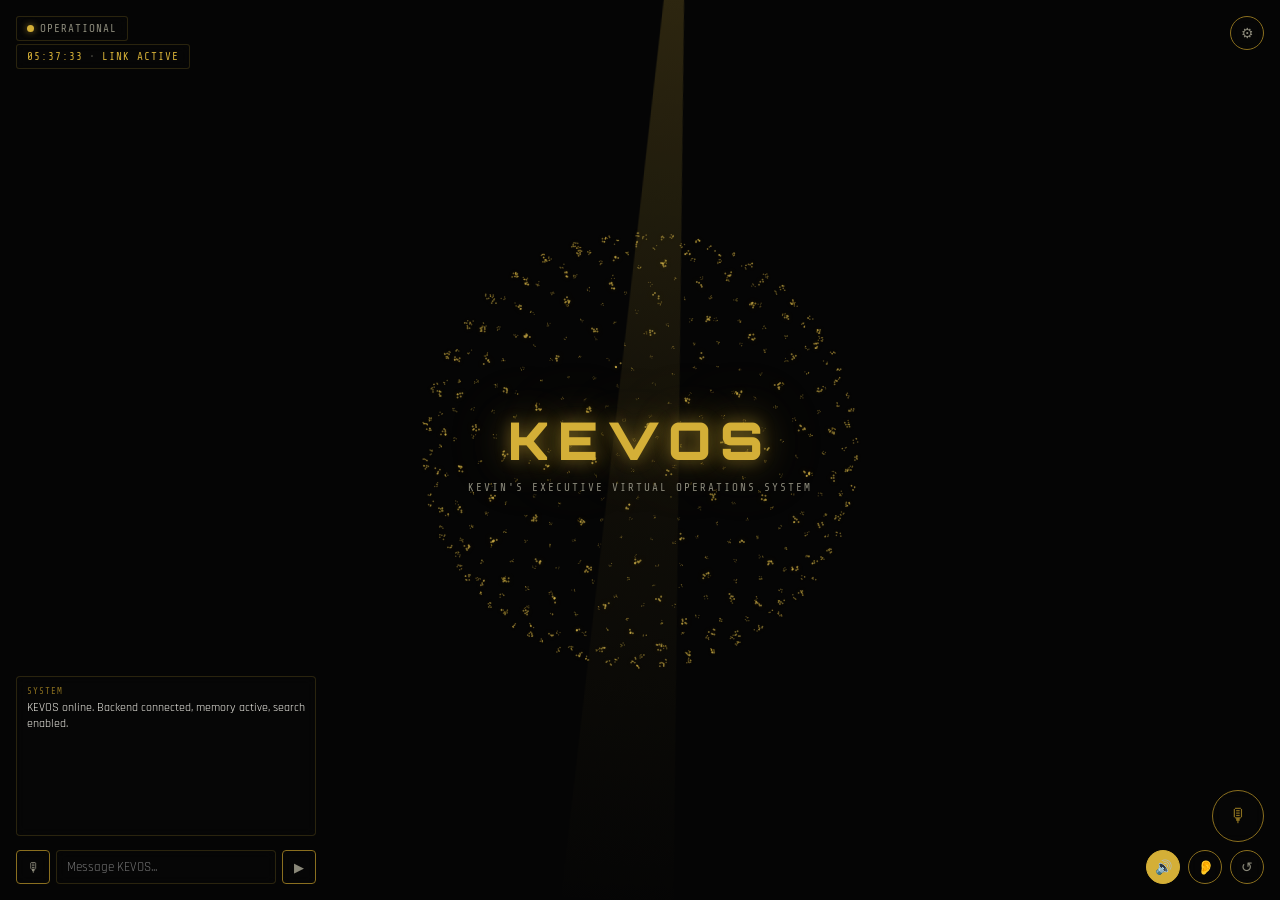
==== commit a0f4e8d5: "Update and rename index (7).html to index.html" ====
--- a/index.html
+++ b/index.html
@@ -5,731 +5,210 @@
 <meta name="viewport" content="width=device-width, initial-scale=1.0, viewport-fit=cover" />
 <title>KEVOS</title>
 <meta name="description" content="KEVOS — Kevin's Executive Virtual Operations System" />
-<meta name="theme-color" content="#07080a" />
+<meta name="theme-color" content="#050505" />
 <link rel="manifest" href="manifest.json" />
+<link rel="preconnect" href="https://fonts.googleapis.com" />
+<link rel="preconnect" href="https://fonts.gstatic.com" crossorigin />
+<link href="https://fonts.googleapis.com/css2?family=Orbitron:wght@700;900&family=Rajdhani:wght@400;600&family=Share+Tech+Mono&display=swap" rel="stylesheet" />
 <style>:root {
---bg: #06070a;
---panel-bg: rgba(10, 11, 8, 0.86);
---yellow: #d4af37;
---yellow-dim: #8a6f1f;
---yellow-glow: rgba(212, 175, 55, 0.4);
---text: #f2f2ea;
---text-dim: #8a8d85;
---line: rgba(245, 196, 0, 0.18);
---ok: #f5c400;
---off: #56544a;
+--gold: #d4af37;
+--gold-dim: #8a6f1f;
+--gold-glow: rgba(212, 175, 55, 0.4);
+--gold-cold: #e8e2c8;
+--bg: #050505;
+--panel-bg: rgba(8, 8, 8, 0.55);
+--text: #f2f0e8;
+--text-dim: #8a8879;
+--line: rgba(212, 175, 55, 0.18);
 --danger: #ff5555;
---font-display: 'Orbitron', 'Segoe UI', sans-serif;
---font-body: 'Rajdhani', 'Segoe UI', sans-serif;
---font-mono: 'Share Tech Mono', 'Courier New', monospace;
+--font-display: 'Orbitron', sans-serif;
+--font-body: 'Rajdhani', sans-serif;
+--font-mono: 'Share Tech Mono', monospace;
 }
 * { box-sizing: border-box; }
 html, body {
-margin: 0;
-padding: 0;
-height: 100%;
-background: var(--bg);
-color: var(--text);
-font-family: var(--font-body), sans-serif;
--webkit-font-smoothing: antialiased;
-overflow: hidden;
-}
-.hud {
-height: 100dvh;
-display: flex;
-flex-direction: column;
-}
-.topbar {
-display: flex;
-align-items: center;
-justify-content: space-between;
-padding: 12px 20px;
-border-bottom: 1px solid var(--yellow-dim);
-background: #08090a;
-z-index: 5;
-}
-.topbar__left {
-display: flex;
-align-items: center;
-gap: 10px;
-}
-.dot {
-width: 9px;
-height: 9px;
-border-radius: 50%;
-background: var(--yellow);
-box-shadow: 0 0 8px 2px var(--yellow-glow);
-animation: pulse 2.2s ease-in-out infinite;
-}
-@keyframes pulse {
-0%, 100% { opacity: 1; }
-50% { opacity: 0.35; }
-}
-.topbar__label {
-font-family: var(--font-display), sans-serif;
-font-weight: 700;
-letter-spacing: 3px;
-font-size: 16px;
-color: var(--yellow);
-text-shadow: 0 0 12px var(--yellow-glow);
-}
-.topbar__right {
-font-family: var(--font-mono), monospace;
-font-size: 12px;
-letter-spacing: 1px;
-color: var(--text-dim);
-display: flex;
-align-items: center;
-gap: 8px;
-}
-#clock { color: var(--yellow); }
-.sep { opacity: 0.4; }
-.pending { color: var(--danger); }
-.linked { color: var(--yellow); }
-.gear {
-background: transparent;
-border: 1px solid var(--yellow-dim);
-color: var(--text-dim);
-width: 26px;
-height: 26px;
-border-radius: 2px;
-cursor: pointer;
-font-size: 13px;
-margin-left: 4px;
-}
-.gear:hover {
-border-color: var(--yellow);
-color: var(--yellow);
-box-shadow: 0 0 10px var(--yellow-glow);
-}
-.ticker {
-overflow: hidden;
-white-space: nowrap;
-background: #08090a;
-border-bottom: 1px solid var(--line);
-padding: 5px 0;
-z-index: 5;
-}
-.ticker__track {
-display: inline-block;
-font-family: var(--font-mono), monospace;
-font-size: 10.5px;
-letter-spacing: 1px;
-color: var(--yellow-dim);
-padding-left: 100%;
-animation: scroll-left 26s linear infinite;
-}
-@keyframes scroll-left {
-from { transform: translateX(0); }
-to { transform: translateX(-100%); }
-}
-@media (prefers-reduced-motion: reduce) {
-.ticker__track { animation: none; padding-left: 16px; }
-.dot { animation: none; }
-}
-.layout {
-position: relative;
-flex: 1;
-overflow: hidden;
-}
-.hero {
-position: absolute;
-inset: 0;
-display: flex;
-align-items: center;
-justify-content: center;
-}
-#waveform {
-position: absolute;
-inset: 0;
-width: 100%;
-height: 100%;
-}
-.bat-emblem {
-position: absolute;
-inset: 0;
-display: flex;
-align-items: center;
-justify-content: center;
-z-index: 1;
-}
-.bat-emblem svg {
-width: min(60%, 420px);
-height: auto;
-}
-#batGroup {
-transition: filter 0.08s linear;
-filter: drop-shadow(0 0 6px var(--yellow-glow));
-}
-.bat-wing,
-.bat-body,
-.bat-ear {
-fill: #000;
-stroke: var(--yellow);
-stroke-width: 2;
-stroke-linejoin: round;
-}
-.hero[data-state="idle"] #batGroup,
-.hero[data-state="standby"] #batGroup {
-animation: bat-breathe 4s ease-in-out infinite;
-}
-@keyframes bat-breathe {
-0%, 100% { transform: scale(1); }
-50% { transform: scale(1.015); }
-}
-.hero[data-state="thinking"] #batGroup {
-animation: bat-jitter 0.35s ease-in-out infinite;
-}
-@keyframes bat-jitter {
-0%, 100% { transform: translate(0, 0); }
-25% { transform: translate(0.6px, -0.4px); }
-75% { transform: translate(-0.6px, 0.4px); }
-}
-.flying-bat {
-position: fixed;
-z-index: 50;
-pointer-events: none;
-filter: drop-shadow(0 0 5px var(--yellow)) drop-shadow(0 0 2px var(--yellow));
-animation: bat-fly linear forwards;
-}
-@keyframes bat-fly {
-0% { transform: translate(0, 0) rotate(0deg); opacity: 0; }
-10% { opacity: 1; }
-100% { transform: translate(var(--dx), var(--dy)) rotate(25deg); opacity: 0; }
-}
-.spotlight-flash {
-position: fixed;
-inset: 0;
-z-index: 45;
-pointer-events: none;
-background: radial-gradient(circle at 50% 42%, rgba(255, 255, 255, 0.95), rgba(255, 255, 255, 0) 55%);
-opacity: 0;
-animation: spotlight-burst 1.3s ease-out forwards;
-}
-@keyframes spotlight-burst {
-0% { opacity: 0; }
-15% { opacity: 1; }
-100% { opacity: 0; }
-}
-.hero__label {
-position: relative;
-z-index: 2;
-text-align: center;
-background: rgba(6, 7, 10, 0.55);
-border: 1px solid var(--yellow-dim);
-padding: 14px 28px;
-border-radius: 2px;
-backdrop-filter: blur(2px);
-}
-.hero__title {
-font-family: var(--font-display), sans-serif;
-font-size: clamp(22px, 4vw, 34px);
-letter-spacing: 6px;
-color: var(--yellow);
-text-shadow: 0 0 18px var(--yellow-glow);
-}
-.hero__subtitle {
-font-family: var(--font-mono), monospace;
-font-size: 11px;
-letter-spacing: 1.5px;
-color: var(--text-dim);
-margin-top: 6px;
-}
-.holobars {
-position: absolute;
-bottom: 5%;
-left: 50%;
-transform: translateX(-50%);
-z-index: 2;
-display: flex;
-gap: 28px;
-flex-wrap: wrap;
-justify-content: center;
-padding: 0 16px;
-}
-.holobar {
-width: 130px;
-text-align: center;
-}
-.holobar__label {
-font-family: var(--font-mono), monospace;
-font-size: 9px;
-letter-spacing: 1.5px;
-color: var(--yellow-dim);
-margin-bottom: 5px;
-}
-.holobar__track {
-height: 4px;
-background: rgba(212, 175, 55, 0.08);
-border: 1px solid var(--line);
-border-radius: 2px;
-overflow: hidden;
-}
-.holobar__fill {
-height: 100%;
-width: 40%;
-background: linear-gradient(90deg, var(--yellow-dim), var(--yellow));
-box-shadow: 0 0 8px var(--yellow-glow);
-transition: width 1.1s ease-in-out;
-}
-@media (max-width: 780px) {
-.holobars { position: static; transform: none; margin-top: 14px; }
-}
+margin: 0; padding: 0; height: 100%; background: var(--bg); color: var(--text);
+font-family: var(--font-body), sans-serif; overflow: hidden; -webkit-font-smoothing: antialiased;
+}
+#sphereCanvas { position: fixed; inset: 0; width: 100vw; height: 100vh; cursor: grab; touch-action: none; }
+#sphereCanvas.dragging { cursor: grabbing; }
+.spotlight-beam {
+position: fixed; top: -10%; left: 50%; width: 140px; height: 140vh;
+background: linear-gradient(180deg, rgba(212,175,55,0.22), rgba(212,175,55,0.05) 45%, transparent 80%);
+clip-path: polygon(46% 0%, 54% 0%, 100% 100%, 0% 100%);
+transform: translateX(-50%) rotate(-6deg);
+opacity: 0; pointer-events: none; z-index: 2; mix-blend-mode: screen;
+transition: opacity 1.4s ease-in-out, transform 3.5s ease-in-out;
+}
+.spotlight-beam.on { opacity: 1; }
+.wordmark {
+position: fixed; top: 50%; left: 50%; transform: translate(-50%, -50%);
+z-index: 3; text-align: center; pointer-events: none;
+}
+.wordmark__title {
+font-family: var(--font-display), sans-serif; font-weight: 900;
+font-size: clamp(30px, 6vw, 52px); letter-spacing: 9px; color: var(--gold);
+text-shadow: 0 0 10px var(--gold-glow), 0 0 28px var(--gold-glow), 0 0 60px rgba(212,175,55,0.25);
+transition: text-shadow 0.15s linear;
+}
+.wordmark__subtitle {
+margin-top: 8px; font-family: var(--font-mono), monospace; font-size: 11px;
+letter-spacing: 2px; color: var(--text-dim); text-transform: uppercase;
+}
+.corner {
+position: fixed; z-index: 5; display: flex; gap: 8px;
+}
+.corner--status { top: 16px; left: 16px; flex-direction: column; align-items: flex-start; gap: 3px; }
+.corner--gear { top: 16px; right: 16px; }
+.corner--chat { bottom: 16px; left: 16px; flex-direction: column; width: 300px; max-width: calc(100vw - 32px); }
+.corner--controls { bottom: 16px; right: 16px; flex-direction: column; align-items: flex-end; gap: 8px; }
+.status-line {
+font-family: var(--font-mono), monospace; font-size: 11px; letter-spacing: 1px; color: var(--text-dim);
+display: flex; align-items: center; gap: 6px;
+background: var(--panel-bg); backdrop-filter: blur(6px);
+padding: 5px 10px; border-radius: 3px; border: 1px solid var(--line);
+}
+.status-dot { width: 7px; height: 7px; border-radius: 50%; background: var(--gold); box-shadow: 0 0 6px 1px var(--gold-glow); animation: pulse 2.2s ease-in-out infinite; }
+@keyframes pulse { 0%,100%{opacity:1;} 50%{opacity:0.35;} }
+#clock { color: var(--gold); }
+.icon-btn {
+width: 34px; height: 34px; border-radius: 50%;
+background: var(--panel-bg); backdrop-filter: blur(6px);
+border: 1px solid var(--gold-dim); color: var(--text-dim);
+font-size: 14px; cursor: pointer; display: flex; align-items: center; justify-content: center;
+transition: all 0.15s ease;
+}
+.icon-btn:hover { border-color: var(--gold); color: var(--gold); box-shadow: 0 0 10px var(--gold-glow); }
+.icon-btn.active { background: var(--gold); color: #0a0a08; border-color: var(--gold); }
+.chat-log {
+height: 160px; overflow-y: auto; font-size: 12px; line-height: 1.4;
+background: var(--panel-bg); backdrop-filter: blur(6px);
+border: 1px solid var(--line); border-radius: 4px; padding: 8px 10px; margin-bottom: 6px;
+}
+.chat-log::-webkit-scrollbar { width: 4px; }
+.chat-log::-webkit-scrollbar-thumb { background: var(--gold-dim); border-radius: 2px; }
+.logline { margin-bottom: 8px; animation: fade-in 0.2s ease-out; }
+@keyframes fade-in { from{opacity:0; transform:translateY(3px);} to{opacity:1; transform:translateY(0);} }
+.logline__meta { display:block; font-family: var(--font-mono), monospace; font-size: 9px; letter-spacing: 1px; color: var(--text-dim); margin-bottom: 2px; }
+.logline--system .logline__meta { color: var(--gold-dim); }
+.logline--user .logline__meta { color: var(--gold); }
+.logline--error .logline__meta, .logline--error .logline__body { color: var(--danger); }
+.composer { display: flex; gap: 6px; }
+.composer__input {
+flex: 1; background: var(--panel-bg); backdrop-filter: blur(6px);
+border: 1px solid var(--line); color: var(--text); font-family: var(--font-body), sans-serif;
+font-size: 13px; padding: 8px 10px; border-radius: 4px; outline: none;
+}
+.composer__input:focus { border-color: var(--gold); box-shadow: 0 0 0 1px var(--gold-glow); }
+.composer__send, .composer__mic {
+width: 34px; border-radius: 4px; border: 1px solid var(--gold-dim);
+background: var(--panel-bg); backdrop-filter: blur(6px); color: var(--text-dim); cursor: pointer;
+}
+.composer__send:hover, .composer__mic:hover { border-color: var(--gold); color: var(--gold); }
 .live-orb {
-position: absolute;
-bottom: 22%;
-left: 50%;
-transform: translateX(-50%);
-z-index: 3;
-width: 54px;
-height: 54px;
-border-radius: 50%;
-background: rgba(212, 175, 55, 0.08);
-border: 1px solid var(--yellow-dim);
-color: var(--yellow-dim);
-font-size: 20px;
-cursor: pointer;
+width: 52px; height: 52px; border-radius: 50%;
+background: var(--panel-bg); backdrop-filter: blur(6px);
+border: 1px solid var(--gold-dim); color: var(--gold-dim); font-size: 19px; cursor: pointer;
 transition: all 0.2s ease;
 }
-.live-orb:hover {
-border-color: var(--yellow);
-color: var(--yellow);
-box-shadow: 0 0 16px var(--yellow-glow);
-}
-.live-orb.active {
-background: var(--yellow);
-color: #0a0a08;
-border-color: var(--yellow);
-box-shadow: 0 0 24px 4px var(--yellow-glow);
-animation: orb-pulse 1.6s ease-in-out infinite;
-}
-@keyframes orb-pulse {
-0%, 100% { transform: translateX(-50%) scale(1); }
-50% { transform: translateX(-50%) scale(1.08); }
-}
-.hero[data-state="listening"] .hero__label {
-border-color: var(--yellow);
-box-shadow: 0 0 22px var(--yellow-glow);
-}
-.hero[data-state="thinking"] .hero__title {
-animation: flicker 0.9s ease-in-out infinite;
-}
-@keyframes flicker {
-0%, 100% { opacity: 1; }
-50% { opacity: 0.55; }
-}
-.hero[data-state="speaking"] .hero__label {
-border-color: var(--yellow);
-box-shadow: 0 0 30px var(--yellow-glow);
-}
-.hero[data-state="standby"] .hero__label {
-border-color: var(--yellow-dim);
-opacity: 0.75;
-}
-.hero[data-state="standby"] .hero__subtitle {
-animation: flicker 2.4s ease-in-out infinite;
-}
-.hero[data-state="celebrate"] .hero__label {
-border-color: var(--yellow);
-box-shadow: 0 0 40px 8px var(--yellow-glow);
-transform: scale(1.05);
-transition: transform 0.3s ease;
-}
-.hero[data-state="celebrate"] .hero__title {
-animation: celebrate-pulse 0.5s ease-in-out infinite;
-}
-@keyframes celebrate-pulse {
-0%, 100% { transform: scale(1); }
-50% { transform: scale(1.06); }
-}
-.hero-flash {
-position: absolute;
-inset: 0;
-z-index: 6;
-pointer-events: none;
-background: radial-gradient(circle at center, rgba(245, 196, 0, 0.85), rgba(245, 196, 0, 0) 55%);
-opacity: 0;
-animation: flash-burst 1.3s ease-out forwards;
-}
-@keyframes flash-burst {
-0% { opacity: 0; transform: scale(0.3); }
-12% { opacity: 1; }
-100% { opacity: 0; transform: scale(2.4); }
-}
-.ray {
-position: absolute;
-top: 50%;
-left: 50%;
-width: 3px;
-height: 130px;
-background: linear-gradient(180deg, var(--yellow), transparent);
-transform-origin: center top;
-z-index: 6;
-pointer-events: none;
-opacity: 0.9;
-animation: ray-burst 1.1s ease-out forwards;
-}
-@keyframes ray-burst {
-0% { transform: translate(-50%, -50%) rotate(var(--ang, 0deg)) scaleY(0); opacity: 1; }
-100% { transform: translate(-50%, -50%) rotate(var(--ang, 0deg)) scaleY(1) translateY(-160px); opacity: 0; }
-}
-.hud.immersive .panel--log,
-.hud.immersive .panel--status {
-opacity: 0;
-pointer-events: none;
-transform: translateX(-12px);
-}
-.hud.immersive .ticker { opacity: 0.4; }
-.panel {
-position: absolute;
-width: 300px;
-max-width: calc(100vw - 32px);
-background: var(--panel-bg);
-border: 1px solid var(--yellow-dim);
-border-radius: 2px;
-backdrop-filter: blur(3px);
-z-index: 4;
-display: flex;
-flex-direction: column;
-transition: opacity 0.3s ease, transform 0.3s ease;
-}
-.panel--log {
-top: 16px;
-left: 16px;
-height: 260px;
-}
-.panel--status {
-top: 292px;
-left: 16px;
-max-height: calc(100dvh - 292px - 16px);
-overflow-y: auto;
-}
-.panel__header {
-font-family: var(--font-mono), monospace;
-font-size: 11px;
-letter-spacing: 1.5px;
-color: var(--yellow);
-padding: 10px 12px;
-border-bottom: 1px solid var(--line);
-}
-.status-value { color: var(--danger); }
-.status-value--ok { color: var(--yellow); }
+.live-orb:hover { border-color: var(--gold); color: var(--gold); box-shadow: 0 0 14px var(--gold-glow); }
+.live-orb.active { background: var(--gold); color: #0a0a08; border-color: var(--gold); box-shadow: 0 0 20px 4px var(--gold-glow); animation: orb-pulse 1.6s ease-in-out infinite; }
+@keyframes orb-pulse { 0%,100%{transform:scale(1);} 50%{transform:scale(1.07);} }
+.controls-row { display: flex; gap: 8px; }
 .settings {
-position: fixed;
-top: 0;
-right: -320px;
-width: 300px;
-height: 100dvh;
-background: #0a0b08;
-border-left: 1px solid var(--yellow-dim);
-z-index: 10;
-transition: right 0.25s ease-out;
-display: flex;
-flex-direction: column;
-overflow-y: auto;
+position: fixed; top: 0; right: -320px; width: 300px; height: 100dvh;
+background: rgba(6,6,6,0.92); backdrop-filter: blur(10px);
+border-left: 1px solid var(--gold-dim); z-index: 20; transition: right 0.25s ease-out;
+display: flex; flex-direction: column; overflow-y: auto;
 }
 .settings.open { right: 0; }
-.settings .panel__header {
-display: flex;
-justify-content: space-between;
-align-items: center;
-}
-.settings__close {
-background: transparent;
-border: none;
-color: var(--text-dim);
-font-size: 14px;
-cursor: pointer;
-}
-.settings__close:hover { color: var(--yellow); }
-.settings__note {
-font-size: 11px;
-color: var(--text-dim);
-line-height: 1.5;
-margin: 0 0 10px;
-}
-.field {
-display: flex;
-align-items: center;
-gap: 8px;
-font-size: 12px;
-color: var(--text-dim);
-margin-bottom: 12px;
-}
-.field span:first-child { width: 40px; flex-shrink: 0; }
-.field__value { width: 28px; color: var(--yellow); font-family: var(--font-mono), monospace; }
-.field input[type="range"] {
-flex: 1;
-accent-color: var(--yellow);
-}
-.field--toggle {
-justify-content: space-between;
-}
+.settings__header {
+display: flex; justify-content: space-between; align-items: center;
+font-family: var(--font-mono), monospace; font-size: 11px; letter-spacing: 1.5px; color: var(--gold);
+padding: 14px 16px; border-bottom: 1px solid var(--line);
+}
+.settings__close { background: none; border: none; color: var(--text-dim); font-size: 14px; cursor: pointer; }
+.settings__close:hover { color: var(--gold); }
+.settings__section { padding: 14px 16px; border-bottom: 1px solid var(--line); }
+.settings__title { font-family: var(--font-mono), monospace; font-size: 10px; letter-spacing: 1.5px; color: var(--gold-dim); margin-bottom: 10px; }
+.field { display: flex; align-items: center; gap: 8px; font-size: 12px; color: var(--text-dim); margin-bottom: 12px; }
+.field span:first-child { width: 42px; flex-shrink: 0; }
+.field__value { width: 28px; color: var(--gold); font-family: var(--font-mono), monospace; }
+.field input[type="range"] { flex: 1; accent-color: var(--gold); }
+.field--toggle { justify-content: space-between; }
 .field--toggle span:first-child { width: auto; }
-.field--toggle input[type="checkbox"] {
-accent-color: var(--yellow);
-width: 16px;
-height: 16px;
-}
-.btn--danger {
-grid-column: 1 / -1;
-border-color: var(--danger);
-color: var(--danger);
-}
-.btn--danger:hover {
-border-color: var(--danger);
-color: #fff;
-background: rgba(255, 85, 85, 0.12);
-}
-.feed {
-flex: 1;
-overflow-y: auto;
-padding: 10px 12px;
-display: flex;
-flex-direction: column;
-gap: 10px;
-}
-.logline {
-font-size: 12.5px;
-line-height: 1.4;
-animation: fade-in 0.2s ease-out;
-}
-@keyframes fade-in {
-from { opacity: 0; transform: translateY(3px); }
-to { opacity: 1; transform: translateY(0); }
-}
-.logline__meta {
-display: block;
-font-family: var(--font-mono), monospace;
-font-size: 9.5px;
-letter-spacing: 1px;
-color: var(--text-dim);
-margin-bottom: 2px;
-}
-.logline--system .logline__meta { color: var(--yellow-dim); }
-.logline--user .logline__meta { color: var(--yellow); }
-.logline--error .logline__meta { color: var(--danger); }
-.logline--error .logline__body { color: var(--danger); }
-.logline__body { color: var(--text); }
-.composer {
-display: flex;
-gap: 6px;
-padding: 10px;
-border-top: 1px solid var(--line);
-}
-.composer__input {
-flex: 1;
-background: rgba(255,255,255,0.03);
-border: 1px solid var(--line);
-color: var(--text);
-font-family: var(--font-body), sans-serif;
-font-size: 13px;
-padding: 8px 10px;
-border-radius: 2px;
-outline: none;
-}
-.composer__input:focus {
-border-color: var(--yellow);
-box-shadow: 0 0 0 1px var(--yellow-glow);
-}
-.composer__send {
-font-family: var(--font-display), sans-serif;
-font-size: 12px;
-background: var(--yellow);
-color: #0a0a08;
-border: none;
-width: 36px;
-border-radius: 2px;
-cursor: pointer;
-font-weight: 700;
-}
-.composer__send:hover { box-shadow: 0 0 12px var(--yellow-glow); }
-.composer__mic {
-background: transparent;
-border: 1px solid var(--yellow-dim);
-color: var(--text-dim);
-width: 36px;
-border-radius: 2px;
-cursor: pointer;
-font-size: 15px;
-}
-.composer__mic:hover {
-border-color: var(--yellow);
-color: var(--yellow);
-}
-.composer__mic.listening {
-background: var(--yellow);
-color: #0a0a08;
-animation: pulse 1s ease-in-out infinite;
-}
-.section {
-padding: 10px 12px;
-border-bottom: 1px solid var(--line);
-}
-.section:last-child { border-bottom: none; }
-.section__title {
-font-family: var(--font-mono), monospace;
-font-size: 10px;
-letter-spacing: 1.5px;
-color: var(--yellow-dim);
-margin-bottom: 8px;
-}
-.row {
-display: flex;
-justify-content: space-between;
-font-size: 12px;
-padding: 3px 0;
-color: var(--text-dim);
-}
-.row .ok { color: var(--yellow); font-weight: 600; }
-.row .off { color: var(--off); font-weight: 600; }
-.btn-grid {
-display: grid;
-grid-template-columns: 1fr 1fr;
-gap: 6px;
-}
-.btn {
-font-family: var(--font-mono), monospace;
-font-size: 10px;
-letter-spacing: 0.5px;
-background: transparent;
-border: 1px solid var(--yellow-dim);
-color: var(--text-dim);
-padding: 8px 4px;
-border-radius: 2px;
-cursor: pointer;
-}
-.btn:disabled {
-opacity: 0.4;
-cursor: not-allowed;
-}
-.btn:not(:disabled):hover {
-border-color: var(--yellow);
-color: var(--yellow);
-}
-.btn--active {
-border-color: var(--yellow);
-color: var(--yellow);
-background: rgba(245, 196, 0, 0.08);
-}
-.feed::-webkit-scrollbar,
-.panel--status::-webkit-scrollbar { width: 5px; }
-.feed::-webkit-scrollbar-thumb,
-.panel--status::-webkit-scrollbar-thumb { background: var(--yellow-dim); border-radius: 3px; }
-@media (max-width: 780px) {
-.hud { overflow-y: auto; }
-.layout { position: static; }
-.hero { position: relative; height: 46vh; min-height: 260px; }
-.panel { position: static; width: 100%; margin: 12px auto 0; }
-.panel--log { height: 220px; }
-.panel--status { max-height: none; margin-bottom: 16px; }
+.field--toggle input[type="checkbox"] { accent-color: var(--gold); width: 16px; height: 16px; }
+.settings__note { font-size: 11px; color: var(--text-dim); line-height: 1.5; margin: 0 0 10px; }
+.btn-danger {
+width: 100%; font-family: var(--font-mono), monospace; font-size: 10px; letter-spacing: 0.5px;
+background: transparent; border: 1px solid var(--danger); color: var(--danger);
+padding: 9px 4px; border-radius: 3px; cursor: pointer;
+}
+.btn-danger:hover { background: rgba(255,85,85,0.12); color: #fff; }
+.celebrate-flash {
+position: fixed; inset: 0; z-index: 15; pointer-events: none;
+background: radial-gradient(circle at 50% 42%, rgba(255,255,255,0.9), rgba(255,255,255,0) 55%);
+opacity: 0; animation: flash-burst 1.3s ease-out forwards;
+}
+@keyframes flash-burst { 0%{opacity:0;} 15%{opacity:1;} 100%{opacity:0;} }
+.streak {
+position: fixed; z-index: 8; pointer-events: none; height: 2px; width: 160px;
+background: linear-gradient(90deg, transparent, var(--gold), transparent);
+filter: drop-shadow(0 0 6px var(--gold-glow));
+opacity: 0; animation: streak-move linear forwards;
+}
+@keyframes streak-move {
+0% { opacity: 0; transform: translate(var(--sx), var(--sy)) rotate(var(--rot)) scaleX(0.3); }
+15% { opacity: 0.9; }
+100% { opacity: 0; transform: translate(var(--ex), var(--ey)) rotate(var(--rot)) scaleX(1); }
+}
+@media (max-width: 640px) {
+.corner--chat { width: calc(100vw - 32px); }
+.wordmark__title { letter-spacing: 5px; }
 }</style>
 </head>
 <body>
-<div class="hud">
-<header class="topbar">
-<div class="topbar__left">
-<span class="dot" id="statusDot"></span>
-<span class="topbar__label">KEVOS</span>
-</div>
-<div class="topbar__right">
-<span id="clock">--:--:--</span>
-<span class="sep">•</span>
-<span id="linkState" class="pending">LINK PENDING</span>
-<button class="gear" id="settingsBtn" aria-label="Settings" title="Settings">⚙</button>
-</div>
-</header>
-<div class="ticker">
-<div class="ticker__track">
-MEMORY: PERSISTENT (KV) &nbsp;//&nbsp; BACKEND: CONNECTED &nbsp;//&nbsp; SEARCH: ENABLED &nbsp;//&nbsp; TELEGRAM: LINKED &nbsp;//&nbsp; STATUS: OPERATIONAL &nbsp;//&nbsp; MEMORY: PERSISTENT (KV) &nbsp;//&nbsp; BACKEND: CONNECTED &nbsp;//&nbsp; SEARCH: ENABLED &nbsp;//&nbsp; TELEGRAM: LINKED &nbsp;//&nbsp; STATUS: OPERATIONAL &nbsp;//&nbsp;
-</div>
-</div>
-<div class="layout">
-<main class="hero" id="hero" data-state="idle">
-<div class="bat-emblem" id="batEmblem" aria-hidden="true">
-<svg viewBox="0 0 200 120" xmlns="http://www.w3.org/2000/svg">
-<g id="batGroup">
-<path class="bat-wing" d="M90,55 Q40,20 5,50 Q35,55 55,60 Q20,75 0,95 Q45,90 75,70 Q60,90 35,105 Q70,95 92,75 Z" />
-<path class="bat-wing" d="M110,55 Q160,20 195,50 Q165,55 145,60 Q180,75 200,95 Q155,90 125,70 Q140,90 165,105 Q130,95 108,75 Z" />
-<ellipse class="bat-body" cx="100" cy="60" rx="10" ry="22" />
-<path class="bat-ear" d="M92,40 L86,20 L98,36 Z" />
-<path class="bat-ear" d="M108,40 L114,20 L102,36 Z" />
-</g>
-</svg>
-</div>
-<div class="hero__label">
-<div class="hero__title">K·E·V·O·S</div>
-<div class="hero__subtitle" id="heroSubtitle">Kevin's Executive Virtual Operations System</div>
-</div>
-<button class="live-orb" id="liveOrb" aria-label="Start live conversation" title="Start live conversation">🎙</button>
-<div class="holobars" id="holobars">
-<div class="holobar">
-<div class="holobar__label">LINK SIGNAL</div>
-<div class="holobar__track"><div class="holobar__fill" data-bar="link"></div></div>
-</div>
-<div class="holobar">
-<div class="holobar__label">NEURAL SYNC</div>
-<div class="holobar__track"><div class="holobar__fill" data-bar="sync"></div></div>
-</div>
-<div class="holobar">
-<div class="holobar__label">MEMORY LOAD</div>
-<div class="holobar__track"><div class="holobar__fill" data-bar="memory"></div></div>
-</div>
-</div>
-</main>
-<aside class="panel panel--log">
-<div class="panel__header">SYSTEM LOG</div>
-<div class="feed" id="feed">
+<canvas id="sphereCanvas"></canvas>
+<div class="spotlight-beam" id="spotlightBeam"></div>
+<div class="wordmark">
+<div class="wordmark__title">KEVOS</div>
+<div class="wordmark__subtitle" id="heroSubtitle">Kevin's Executive Virtual Operations System</div>
+</div>
+<div class="corner corner--status">
+<div class="status-line"><span class="status-dot"></span><span id="statusText">OPERATIONAL</span></div>
+<div class="status-line"><span id="clock">--:--:--</span><span style="opacity:0.4">•</span><span id="linkState">LINK PENDING</span></div>
+</div>
+<div class="corner corner--gear">
+<button class="icon-btn" id="settingsBtn" title="Settings">⚙</button>
+</div>
+<div class="corner corner--chat">
+<div class="chat-log" id="feed">
 <div class="logline logline--system">
-<span class="logline__meta">SYSTEM // <span class="logtime"></span></span>
+<span class="logline__meta">SYSTEM</span>
 <span class="logline__body">KEVOS online. Backend connected, memory active, search enabled.</span>
 </div>
 </div>
 <form class="composer" id="composer" autocomplete="off">
-<button type="button" class="composer__mic" id="micBtn" aria-label="Voice input" title="Click and speak">🎙</button>
-<input
-id="input"
-class="composer__input"
-type="text"
-placeholder="Type a command, Kevin..."
-/>
-<button type="submit" class="composer__send" aria-label="Send">▶</button>
+<button type="button" class="composer__mic" id="micBtn" title="Voice input">🎙</button>
+<input id="input" class="composer__input" type="text" placeholder="Message KEVOS..." />
+<button type="submit" class="composer__send" title="Send">▶</button>
 </form>
-</aside>
-<aside class="panel panel--status">
-<div class="panel__header">STATUS: <span class="status-value status-value--ok">OPERATIONAL</span></div>
-<div class="section">
-<div class="section__title">DIAGNOSTICS</div>
-<div class="row"><span>FRONTEND</span><span class="ok">ONLINE</span></div>
-<div class="row"><span>BACKEND</span><span class="ok">CONNECTED</span></div>
-<div class="row"><span>SESSION TIME</span><span id="sessionTime">00:00:00</span></div>
-</div>
-<div class="section">
-<div class="section__title">SUBSYSTEMS</div>
-<div class="row"><span>WEB SEARCH</span><span class="ok">READY</span></div>
-<div class="row"><span>MEMORY</span><span class="ok">PERSISTENT</span></div>
-<div class="row"><span>TELEGRAM LINK</span><span class="ok">LINKED</span></div>
-<div class="row"><span>VOICE OUT</span><span class="ok" id="voiceOutStatus">READY</span></div>
-<div class="row"><span>VOICE IN</span><span class="ok" id="voiceInStatus">READY</span></div>
-</div>
-<div class="section">
-<div class="section__title">CONTROLS</div>
-<div class="btn-grid">
-<button class="btn btn--active" id="voiceOutBtn">VOICE OUT: ON</button>
-<button class="btn" id="immersiveBtn">IMMERSIVE: OFF</button>
-<button class="btn" id="wakeWordBtn">WAKE WORD: OFF</button>
-<button class="btn" id="resetBtn">RESET LOG</button>
-</div>
-</div>
-</aside>
+</div>
+<div class="corner corner--controls">
+<button class="live-orb" id="liveOrb" title="Start live conversation">🎙</button>
+<div class="controls-row">
+<button class="icon-btn active" id="voiceOutBtn" title="Voice output on/off">🔊</button>
+<button class="icon-btn" id="wakeWordBtn" title="Wake word on/off">👂</button>
+<button class="icon-btn" id="resetBtn" title="Clear log">↺</button>
+</div>
 </div>
 <aside class="settings" id="settingsPanel">
-<div class="panel__header">
+<div class="settings__header">
 SETTINGS
-<button class="settings__close" id="settingsClose" aria-label="Close">✕</button>
-</div>
-<div class="section">
-<div class="section__title">VOICE OUTPUT</div>
+<button class="settings__close" id="settingsClose">✕</button>
+</div>
+<div class="settings__section">
+<div class="settings__title">VOICE OUTPUT</div>
 <label class="field">
 <span>Rate</span>
 <input type="range" id="rateSlider" min="0.5" max="2" step="0.1" value="1" />
@@ -741,28 +220,271 @@
 <span class="field__value" id="pitchValue">0.9</span>
 </label>
 </div>
-<div class="section">
-<div class="section__title">DISPLAY</div>
+<div class="settings__section">
+<div class="settings__title">DISPLAY</div>
 <label class="field field--toggle">
-<span>Scrolling ticker</span>
-<input type="checkbox" id="tickerToggle" checked />
+<span>Sphere visual</span>
+<input type="checkbox" id="sphereToggle" checked />
 </label>
 <label class="field field--toggle">
-<span>Bat emblem</span>
-<input type="checkbox" id="batToggle" checked />
+<span>Spotlight beam</span>
+<input type="checkbox" id="spotlightToggle" checked />
 </label>
 </div>
-<div class="section">
-<div class="section__title">MEMORY</div>
+<div class="settings__section">
+<div class="settings__title">MEMORY</div>
 <p class="settings__note">Clears what KEVOS remembers from your conversations on this device.</p>
-<button class="btn btn--danger" id="clearMemoryBtn">CLEAR MY MEMORY</button>
+<button class="btn-danger" id="clearMemoryBtn">CLEAR MY MEMORY</button>
 </div>
 </aside>
-</div>
-<script>const batGroup = document.getElementById('batGroup');
-let batPhase = 0;
-let micAnalyser = null;
-let micData = null;
+<script>const canvas = document.getElementById('sphereCanvas');
+const ctx = canvas.getContext('2d');
+function resizeCanvas() {
+canvas.width = window.innerWidth * devicePixelRatio;
+canvas.height = window.innerHeight * devicePixelRatio;
+}
+resizeCanvas();
+window.addEventListener('resize', resizeCanvas);
+const POINT_COUNT = 460;
+let points = [];
+function buildSphere(count) {
+points = [];
+for (let i = 0; i < count; i++) {
+const phi = Math.acos(1 - (2 * (i + 0.5)) / count);
+const theta = Math.PI * (1 + Math.sqrt(5)) * i;
+points.push({
+x0: Math.sin(phi) * Math.cos(theta),
+y0: Math.sin(phi) * Math.sin(theta),
+z0: Math.cos(phi),
+subDots: 4 + Math.floor(Math.random() * 5), // 4-8
+});
+}
+}
+buildSphere(POINT_COUNT);
+let angleX = 0.3;
+let angleY = 0;
+let isDragging = false;
+let dragLastX = 0, dragLastY = 0;
+let userZoom = 1;
+canvas.addEventListener('mousedown', (e) => {
+isDragging = true;
+canvas.classList.add('dragging');
+dragLastX = e.clientX; dragLastY = e.clientY;
+});
+window.addEventListener('mouseup', () => { isDragging = false; canvas.classList.remove('dragging'); });
+window.addEventListener('mousemove', (e) => {
+if (!isDragging) return;
+const dx = e.clientX - dragLastX, dy = e.clientY - dragLastY;
+angleY += dx * 0.005;
+angleX += dy * 0.005;
+dragLastX = e.clientX; dragLastY = e.clientY;
+});
+canvas.addEventListener('touchstart', (e) => {
+isDragging = true;
+const t = e.touches[0]; dragLastX = t.clientX; dragLastY = t.clientY;
+}, { passive: true });
+window.addEventListener('touchend', () => { isDragging = false; });
+window.addEventListener('touchmove', (e) => {
+if (!isDragging) return;
+const t = e.touches[0];
+const dx = t.clientX - dragLastX, dy = t.clientY - dragLastY;
+angleY += dx * 0.005; angleX += dy * 0.005;
+dragLastX = t.clientX; dragLastY = t.clientY;
+}, { passive: true });
+canvas.addEventListener('wheel', (e) => {
+e.preventDefault();
+userZoom = Math.min(2.2, Math.max(0.5, userZoom - e.deltaY * 0.0008));
+}, { passive: false });
+function rotatePoint(x0, y0, z0, ax, ay) {
+let y1 = y0 * Math.cos(ax) - z0 * Math.sin(ax);
+let z1 = y0 * Math.sin(ax) + z0 * Math.cos(ax);
+let x1 = x0;
+let x2 = x1 * Math.cos(ay) + z1 * Math.sin(ay);
+let z2 = -x1 * Math.sin(ay) + z1 * Math.cos(ay);
+let y2 = y1;
+return { x: x2, y: y2, z: z2 };
+}
+const STATE_TARGETS = {
+idle:      { radius: 170, spin: 0.0028, glow: 0.55, colorMix: 0.15 },
+standby:   { radius: 150, spin: 0.0015, glow: 0.35, colorMix: 0.1 },
+listening: { radius: 210, spin: 0.0055, glow: 0.9,  colorMix: 0.25 },
+thinking:  { radius: 120, spin: 0.014,  glow: 0.75, colorMix: 0.85 }, // colorMix -> cold white-gold
+speaking:  { radius: 185, spin: 0.0042, glow: 0.85, colorMix: 0.2 },
+celebrate: { radius: 240, spin: 0.02,   glow: 1.0,  colorMix: 0.3 },
+};
+let current = { radius: 40, spin: 0.003, glow: 0.9, colorMix: 0.1 }; // starts small -> bursts on load
+function lerp(a, b, t) { return a + (b - a) * t; }
+let wordPulseUntil = 0; // brief extra shine per spoken word
+function currentState() { return document.body.dataset.state || 'idle'; }
+function drawSphere() {
+const w = canvas.width, h = canvas.height;
+ctx.clearRect(0, 0, w, h);
+const target = STATE_TARGETS[currentState()] || STATE_TARGETS.idle;
+const lerpSpeed = 0.045;
+current.radius = lerp(current.radius, target.radius, lerpSpeed);
+current.spin = lerp(current.spin, target.spin, lerpSpeed);
+current.glow = lerp(current.glow, target.glow, lerpSpeed);
+current.colorMix = lerp(current.colorMix, target.colorMix, lerpSpeed);
+let micBoost = 0;
+if (currentState() === 'listening' && micAnalyser) micBoost = micVolume() * 0.35;
+let wordBoost = (currentState() === 'speaking' && Date.now() < wordPulseUntil) ? 0.3 : 0;
+if (!isDragging) angleY += current.spin;
+const cx = w / 2, cy = h / 2;
+const perspective = 480 * devicePixelRatio;
+const radiusPx = current.radius * devicePixelRatio * userZoom;
+const projected = points.map(p => {
+const r = rotatePoint(p.x0 * radiusPx, p.y0 * radiusPx, p.z0 * radiusPx, angleX, angleY);
+const scale = perspective / (perspective - r.z);
+return { sx: cx + r.x * scale, sy: cy + r.y * scale, z: r.z, scale, subDots: p.subDots };
+});
+projected.sort((a, b) => a.z - b.z);
+const mix = Math.min(1, current.colorMix);
+const r = Math.round(lerp(212, 232, mix));
+const g = Math.round(lerp(175, 226, mix));
+const b = Math.round(lerp(55, 200, mix));
+const glowLevel = Math.min(1.4, current.glow + micBoost + wordBoost);
+for (const p of projected) {
+const depthFactor = Math.min(1, Math.max(0.12, p.scale - 0.5));
+const dotSize = (1.1 + depthFactor * 1.8) * devicePixelRatio;
+const alpha = Math.min(1, (0.22 + depthFactor * 0.6) * glowLevel);
+ctx.shadowBlur = 9 * devicePixelRatio * depthFactor * glowLevel;
+ctx.shadowColor = `rgba(${r},${g},${b},${alpha.toFixed(2)})`;
+ctx.fillStyle = `rgba(${r},${g},${b},${alpha.toFixed(2)})`;
+for (let i = 0; i < p.subDots; i++) {
+const jx = (Math.random() - 0.5) * dotSize * 2.2;
+const jy = (Math.random() - 0.5) * dotSize * 2.2;
+ctx.beginPath();
+ctx.arc(p.sx + jx, p.sy + jy, dotSize * 0.35, 0, Math.PI * 2);
+ctx.fill();
+}
+}
+ctx.shadowBlur = 0;
+document.querySelector('.wordmark__title').style.textShadow =
+`0 0 ${8 + glowLevel * 10}px var(--gold-glow), 0 0 ${20 + glowLevel * 24}px var(--gold-glow), 0 0 ${50 + glowLevel * 30}px rgba(212,175,55,0.25)`;
+requestAnimationFrame(drawSphere);
+}
+requestAnimationFrame(drawSphere);
+function setKevosState(state, label) {
+document.body.dataset.state = state;
+document.getElementById('heroSubtitle').textContent = label || "Kevin's Executive Virtual Operations System";
+}
+setKevosState('idle');
+const spotlightBeam = document.getElementById('spotlightBeam');
+let spotlightEnabled = true;
+function sweepSpotlight() {
+if (!spotlightEnabled) return;
+spotlightBeam.style.transform = `translateX(-50%) rotate(${(-10 + Math.random() * 20).toFixed(1)}deg)`;
+spotlightBeam.classList.add('on');
+setTimeout(() => spotlightBeam.classList.remove('on'), 1200 + Math.random() * 800);
+}
+setInterval(() => {
+const state = currentState();
+const chance = state === 'speaking' ? 0.55 : state === 'celebrate' ? 0.9 : 0.06;
+if (Math.random() < chance) sweepSpotlight();
+}, 1400);
+function spawnStreak() {
+const streak = document.createElement('div');
+streak.className = 'streak';
+const fromLeft = Math.random() < 0.5;
+const y = `${10 + Math.random() * 70}vh`;
+streak.style.setProperty('--sx', fromLeft ? '-10vw' : '110vw');
+streak.style.setProperty('--sy', y);
+streak.style.setProperty('--ex', fromLeft ? '110vw' : '-10vw');
+streak.style.setProperty('--ey', y);
+streak.style.setProperty('--rot', `${(Math.random() * 10 - 5).toFixed(1)}deg`);
+streak.style.animationDuration = `${0.5 + Math.random() * 0.3}s`;
+document.body.appendChild(streak);
+setTimeout(() => streak.remove(), 900);
+}
+function spawnStreakBurst(count) {
+for (let i = 0; i < count; i++) {
+setTimeout(spawnStreak, i * 90 + Math.random() * 100);
+}
+}
+setTimeout(() => {
+current.radius = 340; current.glow = 1.4;
+spawnStreakBurst(4);
+sweepSpotlight();
+}, 300);
+function tick() {
+document.getElementById('clock').textContent = new Date().toLocaleTimeString('en-US', { hour12: false });
+}
+tick();
+setInterval(tick, 1000);
+const feed = document.getElementById('feed');
+function nowTime() { return new Date().toLocaleTimeString('en-US', { hour12: false }); }
+function logLine(kind, text) {
+const wrap = document.createElement('div');
+wrap.className = `logline logline--${kind}`;
+const meta = document.createElement('span');
+meta.className = 'logline__meta';
+meta.textContent = `${kind === 'user' ? 'YOU' : kind === 'error' ? 'ERROR' : 'SYSTEM'} // ${nowTime()}`;
+const body = document.createElement('span');
+body.className = 'logline__body';
+body.textContent = text;
+wrap.appendChild(meta); wrap.appendChild(body);
+feed.appendChild(wrap);
+feed.scrollTop = feed.scrollHeight;
+}
+document.getElementById('resetBtn').addEventListener('click', () => {
+feed.innerHTML = '';
+logLine('system', 'Log cleared.');
+});
+function getSessionId() {
+let id = localStorage.getItem('kevos_session_id');
+if (!id) {
+id = 'sess_' + Math.random().toString(36).slice(2) + Date.now().toString(36);
+localStorage.setItem('kevos_session_id', id);
+}
+return id;
+}
+const sessionId = getSessionId();
+const KEVOS_BACKEND_URL = 'https://kevos-backend.margohanna333.workers.dev/';
+async function sendToKevos(message) {
+if (!KEVOS_BACKEND_URL) return { ok: false, text: 'No backend connected.' };
+try {
+const res = await fetch(KEVOS_BACKEND_URL, {
+method: 'POST', headers: { 'Content-Type': 'application/json', 'x-kevos-key': 'tOSWNvhdUZK7G-xikaFYsM_IXwcduVjS8SnBN9ajouQ' },
+body: JSON.stringify({ message, sessionId }),
+});
+if (!res.ok) throw new Error(`Backend error: ${res.status}`);
+const data = await res.json();
+return { ok: true, text: data.reply || '(empty response)' };
+} catch (err) {
+return { ok: false, text: `Connection failed: ${err.message}` };
+}
+}
+const linkState = document.getElementById('linkState');
+if (KEVOS_BACKEND_URL) { linkState.textContent = 'LINK ACTIVE'; linkState.style.color = 'var(--gold)'; }
+else { linkState.textContent = 'LINK PENDING'; linkState.style.color = 'var(--danger)'; }
+function normalizeSpeech(text) { return text.toLowerCase().replace(/[^a-z\s]/g, '').replace(/\s+/g, ' ').trim(); }
+function checkEasterEgg(text) {
+if (normalizeSpeech(text).includes('wake up babas home')) { triggerWelcomeHome(); return true; }
+return false;
+}
+function triggerWelcomeHome() {
+logLine('system', '🎉 "Wake up babas home" detected — running welcome sequence.');
+setKevosState('celebrate', 'SYSTEMS PRIMED. STANDING BY, SIR.');
+document.querySelector('.wordmark__title').textContent = 'WELCOME HOME';
+const flash = document.createElement('div');
+flash.className = 'celebrate-flash';
+document.body.appendChild(flash);
+setTimeout(() => flash.remove(), 1400);
+spawnStreakBurst(10);
+sweepSpotlight();
+speak('Welcome home, daddy.');
+setTimeout(() => {
+document.querySelector('.wordmark__title').textContent = 'KEVOS';
+if (liveMode) setKevosState('listening', 'LISTENING...');
+else if (wakeWordActive) enterStandby();
+else setKevosState('idle');
+}, 3400);
+}
+const micBtn = document.getElementById('micBtn');
+const SpeechRecognitionAPI = window.SpeechRecognition || window.webkitSpeechRecognition;
+let recognition = null;
+const WAKE_WORDS = ['hey kevos', 'kevos', 'hey kevin', 'okay kevos'];
+let micAnalyser = null, micData = null;
 async function ensureMicAnalyser() {
 if (micAnalyser) return micAnalyser;
 try {
@@ -773,9 +495,7 @@
 micAnalyser.fftSize = 256;
 micData = new Uint8Array(micAnalyser.frequencyBinCount);
 source.connect(micAnalyser);
-} catch (err) {
-micAnalyser = null;
-}
+} catch (err) { micAnalyser = null; }
 return micAnalyser;
 }
 function micVolume() {
@@ -783,284 +503,86 @@
 micAnalyser.getByteFrequencyData(micData);
 let sum = 0;
 for (let i = 0; i < micData.length; i++) sum += micData[i];
-return Math.min(1, (sum / micData.length / 255) * 3.2); // 0..1, boosted for visible reaction
-}
-function animateBatGlow() {
-const state = document.getElementById('hero').dataset.state;
-batPhase += 0.09;
-let glowSize = 6;   // px, drop-shadow blur radius
-let strokeWidth = 2;
-if (state === 'standby') {
-glowSize = 4; strokeWidth = 1.5;
-} else if (state === 'listening') {
-const vol = micVolume(); // real voice reactivity, word by word
-glowSize = 6 + vol * 26;
-strokeWidth = 2 + vol * 2.5;
-} else if (state === 'thinking') {
-glowSize = 8 + Math.random() * 6;
-strokeWidth = 2 + Math.random() * 1;
-} else if (state === 'speaking') {
-const pulse = Math.abs(Math.sin(batPhase * 1.6));
-glowSize = 8 + pulse * 16;
-strokeWidth = 2 + pulse * 1.5;
-} else if (state === 'celebrate') {
-const pulse = Math.abs(Math.sin(batPhase * 3));
-glowSize = 20 + pulse * 30;
-strokeWidth = 3 + pulse * 2;
-} else {
-glowSize = 6 + Math.sin(batPhase * 0.5) * 2; // idle, gentle breathing
-}
-batGroup.style.filter = `drop-shadow(0 0 ${glowSize.toFixed(1)}px var(--yellow-glow)) drop-shadow(0 0 ${(glowSize * 0.4).toFixed(1)}px var(--yellow))`;
-document.querySelectorAll('.bat-wing, .bat-body, .bat-ear').forEach((el) => {
-el.style.strokeWidth = strokeWidth.toFixed(1);
-});
-requestAnimationFrame(animateBatGlow);
-}
-requestAnimationFrame(animateBatGlow);
-function spawnFlyingBats(count) {
-for (let i = 0; i < count; i++) {
-const bat = document.createElement('div');
-bat.className = 'flying-bat';
-bat.textContent = '\ud83e\udd87'; // generic bat glyph, not a trademarked logo
-bat.style.left = `${Math.random() * 100}%`;
-bat.style.top = `${Math.random() * 100}%`;
-bat.style.fontSize = `${14 + Math.random() * 18}px`;
-bat.style.setProperty('--dx', `${(Math.random() * 2 - 1) * 90}vw`);
-bat.style.setProperty('--dy', `${(Math.random() * 2 - 1) * 55}vh`);
-bat.style.animationDuration = `${1.5 + Math.random() * 1.3}s`;
-bat.style.animationDelay = `${Math.random() * 0.3}s`;
-document.body.appendChild(bat);
-setTimeout(() => bat.remove(), 3200);
-}
-}
-function triggerSpotlight() {
-const spot = document.createElement('div');
-spot.className = 'spotlight-flash';
-document.body.appendChild(spot);
-setTimeout(() => spot.remove(), 1400);
-}
-const sessionStart = Date.now();
-function pad(n) { return String(n).padStart(2, '0'); }
-function tick() {
-const now = new Date();
-document.getElementById('clock').textContent = now.toLocaleTimeString('en-US', { hour12: false });
-const elapsed = Math.floor((Date.now() - sessionStart) / 1000);
-const hrs = Math.floor(elapsed / 3600);
-const mins = Math.floor((elapsed % 3600) / 60);
-const secs = elapsed % 60;
-document.getElementById('sessionTime').textContent = `${pad(hrs)}:${pad(mins)}:${pad(secs)}`;
-}
-tick();
-setInterval(tick, 1000);
-const feed = document.getElementById('feed');
-function nowTime() {
-return new Date().toLocaleTimeString('en-US', { hour12: false });
-}
-function logLine(kind, text) {
-const wrap = document.createElement('div');
-wrap.className = `logline logline--${kind}`;
-const meta = document.createElement('span');
-meta.className = 'logline__meta';
-const label = kind === 'user' ? 'KEVIN' : kind === 'error' ? 'ERROR' : 'SYSTEM';
-meta.textContent = `${label} // ${nowTime()}`;
-const body = document.createElement('span');
-body.className = 'logline__body';
-body.textContent = text;
-wrap.appendChild(meta);
-wrap.appendChild(body);
-feed.appendChild(wrap);
-feed.scrollTop = feed.scrollHeight;
-return wrap;
-}
-document.getElementById('resetBtn').addEventListener('click', () => {
-feed.innerHTML = '';
-logLine('system', 'Log cleared.');
-});
-function getSessionId() {
-let id = localStorage.getItem('kevos_session_id');
-if (!id) {
-id = 'sess_' + Math.random().toString(36).slice(2) + Date.now().toString(36);
-localStorage.setItem('kevos_session_id', id);
-}
-return id;
-}
-const sessionId = getSessionId();
-const KEVOS_BACKEND_URL = 'https://kevos-backend.margohanna333.workers.dev/';
-async function sendToKevos(message) {
-if (!KEVOS_BACKEND_URL) {
-return { ok: false, text: 'No backend connected. KEVOS_BACKEND_URL is empty in app.js.' };
-}
-try {
-const res = await fetch(KEVOS_BACKEND_URL, {
-method: 'POST',
-headers: { 'Content-Type': 'application/json' },
-body: JSON.stringify({ message, sessionId }),
-});
-if (!res.ok) throw new Error(`Backend error: ${res.status}`);
-const data = await res.json();
-return { ok: true, text: data.reply || '(empty response from backend)' };
-} catch (err) {
-return { ok: false, text: `Connection failed: ${err.message}` };
-}
-}
-const hero = document.getElementById('hero');
-const heroTitle = document.querySelector('.hero__title');
-const heroSubtitle = document.getElementById('heroSubtitle');
-const defaultSubtitle = "Kevin's Executive Virtual Operations System";
-const defaultTitle = 'K·E·V·O·S';
-function setHeroState(state, label) {
-hero.dataset.state = state;
-heroSubtitle.textContent = label || defaultSubtitle;
-}
-function normalizeSpeech(text) {
-return text.toLowerCase().replace(/[^a-z\s]/g, '').replace(/\s+/g, ' ').trim();
-}
-function checkEasterEgg(text) {
-if (normalizeSpeech(text).includes('wake up babas home')) {
-triggerWelcomeHome();
-return true;
-}
-return false;
-}
-function triggerWelcomeHome() {
-logLine('system', '🎉 "Wake up babas home" detected — running welcome sequence.');
-setHeroState('celebrate', 'SYSTEMS PRIMED. STANDING BY, SIR.');
-heroTitle.textContent = 'WELCOME HOME DADDY';
-const flash = document.createElement('div');
-flash.className = 'hero-flash';
-hero.appendChild(flash);
-setTimeout(() => flash.remove(), 1400);
-triggerSpotlight();
-const rayCount = 16;
-for (let i = 0; i < rayCount; i++) {
-const ray = document.createElement('div');
-ray.className = 'ray';
-ray.style.setProperty('--ang', `${(360 / rayCount) * i}deg`);
-ray.style.animationDelay = `${Math.random() * 0.12}s`;
-hero.appendChild(ray);
-setTimeout(() => ray.remove(), 1400);
-}
-spawnFlyingBats(18);
-speak('Welcome home, daddy.');
-setTimeout(() => {
-heroTitle.textContent = defaultTitle;
-if (liveMode) setHeroState('listening', 'LISTENING...');
-else if (wakeWordActive) enterStandby();
-else setHeroState('idle');
-}, 3400);
-}
-const micBtn = document.getElementById('micBtn');
-const SpeechRecognitionAPI = window.SpeechRecognition || window.webkitSpeechRecognition;
-let recognition = null;
-const WAKE_WORDS = ['hey kevos', 'kevos', 'hey kevin', 'okay kevos'];
+return Math.min(1, (sum / micData.length / 255) * 3.2);
+}
 function stripWakeWord(lowerText) {
 for (const w of WAKE_WORDS) {
 const idx = lowerText.indexOf(w);
 if (idx !== -1) return lowerText.slice(idx + w.length).replace(/^[,.\s]+/, '').trim();
 }
-return null; // no wake word found
+return null;
+}
+function restartAlwaysOnRecognition() {
+if (!recognition) return;
+try { recognition.start(); } catch (e) {}
 }
 if (SpeechRecognitionAPI) {
 recognition = new SpeechRecognitionAPI();
 recognition.lang = 'en-US';
-recognition.interimResults = true; // lets us react the instant you start talking (needed for barge-in)
+recognition.interimResults = true;
 recognition.addEventListener('result', (e) => {
 const last = e.results[e.results.length - 1];
 const transcript = last[0].transcript;
 const isFinal = last.isFinal;
-const state = hero.dataset.state;
+const state = currentState();
 if ((liveMode || wakeWordActive) && state === 'speaking') {
-window.speechSynthesis.cancel(); // cut him off, immediately, on first sound
-setHeroState('listening', 'LISTENING...');
-if (isFinal && transcript.trim()) {
-handleLiveTranscript(transcript.trim());
-}
+window.speechSynthesis.cancel();
+setKevosState('listening', 'LISTENING...');
+if (isFinal && transcript.trim()) handleLiveTranscript(transcript.trim());
 return;
 }
 if (wakeWordActive && !liveMode && state === 'standby') {
 if (!isFinal) return;
 if (checkEasterEgg(transcript)) return;
 const remainder = stripWakeWord(transcript.toLowerCase());
-if (remainder === null) return; // wake word not heard, keep waiting silently
+if (remainder === null) return;
 wakeConversation();
 if (remainder) handleLiveTranscript(remainder);
-else setHeroState('listening', 'LISTENING...');
+else setKevosState('listening', 'LISTENING...');
 return;
 }
-if (liveMode && isFinal) {
-handleLiveTranscript(transcript.trim());
-return;
-}
-if (!liveMode && !wakeWordActive && isFinal) {
-input.value = transcript;
-}
+if (liveMode && isFinal) { handleLiveTranscript(transcript.trim()); return; }
+if (!liveMode && !wakeWordActive && isFinal) { input.value = transcript; }
 });
 recognition.addEventListener('end', () => {
-micBtn.classList.remove('listening');
-if ((liveMode || wakeWordActive) && !liveAwaitingReply) {
-restartAlwaysOnRecognition();
-}
+micBtn.classList.remove('active');
+if ((liveMode || wakeWordActive) && !liveAwaitingReply) restartAlwaysOnRecognition();
 });
 recognition.addEventListener('error', (e) => {
-micBtn.classList.remove('listening');
+micBtn.classList.remove('active');
 if (liveMode || wakeWordActive) {
-if (e.error === 'no-speech' || e.error === 'aborted') {
-restartAlwaysOnRecognition();
-} else {
-logLine('error', `Mic error: ${e.error}. Voice loop stopped.`);
-stopLiveMode();
-stopWakeWord();
-}
-} else {
-logLine('error', 'Mic error — check browser microphone permission.');
-}
+if (e.error === 'no-speech' || e.error === 'aborted') restartAlwaysOnRecognition();
+else { logLine('error', `Mic error: ${e.error}.`); stopLiveMode(); stopWakeWord(); }
+} else { logLine('error', 'Mic error — check microphone permission.'); }
 });
 micBtn.addEventListener('click', () => {
-if (liveMode || wakeWordActive) return; // the always-on loop owns the mic while active
+if (liveMode || wakeWordActive) return;
 ensureMicAnalyser();
-micBtn.classList.add('listening');
+micBtn.classList.add('active');
 recognition.start();
 });
 } else {
 micBtn.disabled = true;
 micBtn.title = 'Voice input not supported in this browser';
-document.getElementById('voiceInStatus').textContent = 'UNSUPPORTED';
-document.getElementById('voiceInStatus').className = 'off';
-}
-function restartAlwaysOnRecognition() {
-if (!recognition) return;
-try {
-recognition.start();
-} catch (e) {
-}
 }
 let voiceOutEnabled = true;
 const voiceOutBtn = document.getElementById('voiceOutBtn');
-let voiceRate = 1.0;
-let voicePitch = 0.9;
+let voiceRate = 1.0, voicePitch = 0.9;
 function speak(text) {
 if (!voiceOutEnabled || !('speechSynthesis' in window)) return;
-window.speechSynthesis.cancel(); // stop any current speech first
+window.speechSynthesis.cancel();
 const utter = new SpeechSynthesisUtterance(text);
-utter.rate = voiceRate;
-utter.pitch = voicePitch;
+utter.rate = voiceRate; utter.pitch = voicePitch;
+utter.onboundary = () => { wordPulseUntil = Date.now() + 180; };
 window.speechSynthesis.speak(utter);
 }
 voiceOutBtn.addEventListener('click', () => {
 voiceOutEnabled = !voiceOutEnabled;
-voiceOutBtn.textContent = `VOICE OUT: ${voiceOutEnabled ? 'ON' : 'OFF'}`;
-voiceOutBtn.classList.toggle('btn--active', voiceOutEnabled);
+voiceOutBtn.classList.toggle('active', voiceOutEnabled);
 if (!voiceOutEnabled) window.speechSynthesis.cancel();
 });
-if (!('speechSynthesis' in window)) {
-document.getElementById('voiceOutStatus').textContent = 'UNSUPPORTED';
-document.getElementById('voiceOutStatus').className = 'off';
-voiceOutEnabled = false;
-voiceOutBtn.disabled = true;
-}
 const composer = document.getElementById('composer');
 const input = document.getElementById('input');
-const linkState = document.getElementById('linkState');
 composer.addEventListener('submit', async (e) => {
 e.preventDefault();
 const text = input.value.trim();
@@ -1072,174 +594,116 @@
 logLine(result.ok ? 'system' : 'error', result.text);
 if (result.ok) speak(result.text);
 });
-if (KEVOS_BACKEND_URL) {
-linkState.textContent = 'LINK ACTIVE';
-linkState.className = 'linked';
-} else {
-linkState.textContent = 'LINK PENDING';
-linkState.className = 'pending';
-}
-function setBar(name, percent) {
-const el = document.querySelector(`.holobar__fill[data-bar="${name}"]`);
-if (el) el.style.width = `${Math.max(4, Math.min(100, percent))}%`;
-}
-setBar('link', KEVOS_BACKEND_URL ? 92 : 8);
-setBar('sync', 60);
-setBar('memory', 25);
-setInterval(() => {
-setBar('sync', 55 + Math.random() * 30);
-setBar('memory', 20 + Math.random() * 40);
-}, 3500);
-const settingsPanel = document.getElementById('settingsPanel');
-const settingsBtn = document.getElementById('settingsBtn');
-const settingsClose = document.getElementById('settingsClose');
-settingsBtn.addEventListener('click', () => settingsPanel.classList.add('open'));
-settingsClose.addEventListener('click', () => settingsPanel.classList.remove('open'));
-const rateSlider = document.getElementById('rateSlider');
-const pitchSlider = document.getElementById('pitchSlider');
-const rateValue = document.getElementById('rateValue');
-const pitchValue = document.getElementById('pitchValue');
-rateSlider.addEventListener('input', () => {
-voiceRate = parseFloat(rateSlider.value);
-rateValue.textContent = voiceRate.toFixed(1);
-});
-pitchSlider.addEventListener('input', () => {
-voicePitch = parseFloat(pitchSlider.value);
-pitchValue.textContent = voicePitch.toFixed(1);
-});
-document.getElementById('tickerToggle').addEventListener('change', (e) => {
-document.querySelector('.ticker').style.display = e.target.checked ? '' : 'none';
-});
-document.getElementById('batToggle').addEventListener('change', (e) => {
-document.getElementById('batEmblem').style.display = e.target.checked ? '' : 'none';
-});
-document.getElementById('clearMemoryBtn').addEventListener('click', async () => {
-if (!KEVOS_BACKEND_URL) {
-logLine('error', 'No backend connected — nothing to clear.');
-return;
-}
-localStorage.removeItem('kevos_session_id');
-logLine('system', 'Memory reset locally. A fresh conversation will start on your next message.');
-});
 const liveOrb = document.getElementById('liveOrb');
-let liveMode = false;
-let liveAwaitingReply = false;
+let liveMode = false, liveAwaitingReply = false;
 function startLiveListening() {
 if (!liveMode || !recognition) return;
-setHeroState('listening', 'LISTENING...');
+setKevosState('listening', 'LISTENING...');
 restartAlwaysOnRecognition();
 }
 function stopLiveMode() {
-liveMode = false;
-liveAwaitingReply = false;
+liveMode = false; liveAwaitingReply = false;
 liveOrb.classList.remove('active');
-if (!wakeWordActive) setHeroState('idle');
-if (recognition && !wakeWordActive) {
-try { recognition.stop(); } catch (e) {}
-}
+if (!wakeWordActive) setKevosState('idle');
+if (recognition && !wakeWordActive) { try { recognition.stop(); } catch (e) {} }
 window.speechSynthesis.cancel();
 }
 async function handleLiveTranscript(transcript) {
-if (!transcript) {
-if (liveMode) startLiveListening();
-return;
-}
+if (!transcript) { if (liveMode) startLiveListening(); return; }
 if (checkEasterEgg(transcript)) return;
 liveAwaitingReply = true;
 logLine('user', transcript);
-setHeroState('thinking', 'THINKING...');
+setKevosState('thinking', 'THINKING...');
 const result = await sendToKevos(transcript);
 logLine(result.ok ? 'system' : 'error', result.text);
 const canSpeak = result.ok && voiceOutEnabled && 'speechSynthesis' in window;
 if (canSpeak) {
-setHeroState('speaking', 'SPEAKING... (say anything to interrupt)');
+setKevosState('speaking', 'SPEAKING... (say anything to interrupt)');
 window.speechSynthesis.cancel();
 const utter = new SpeechSynthesisUtterance(result.text);
-utter.rate = voiceRate;
-utter.pitch = voicePitch;
+utter.rate = voiceRate; utter.pitch = voicePitch;
+utter.onboundary = () => { wordPulseUntil = Date.now() + 180; };
 utter.onend = () => {
 liveAwaitingReply = false;
 if (liveMode) startLiveListening();
 else if (wakeWordActive) enterStandby();
-else setHeroState('idle');
+else setKevosState('idle');
 };
-utter.onerror = () => {
-liveAwaitingReply = false;
-if (liveMode) startLiveListening();
-else if (wakeWordActive) enterStandby();
-else setHeroState('idle');
-};
+utter.onerror = utter.onend;
 window.speechSynthesis.speak(utter);
 restartAlwaysOnRecognition();
 } else {
 liveAwaitingReply = false;
 if (liveMode) startLiveListening();
 else if (wakeWordActive) enterStandby();
-else setHeroState('idle');
+else setKevosState('idle');
 }
 }
 liveOrb.addEventListener('click', () => {
-if (!SpeechRecognitionAPI) {
-logLine('error', 'Voice input not supported in this browser — live mode needs it.');
-return;
-}
-if (liveMode) {
-stopLiveMode();
-logLine('system', 'Live conversation ended.');
-} else {
+if (!SpeechRecognitionAPI) { logLine('error', 'Voice input not supported in this browser.'); return; }
+if (liveMode) { stopLiveMode(); logLine('system', 'Live conversation ended.'); }
+else {
 ensureMicAnalyser();
 liveMode = true;
 liveOrb.classList.add('active');
-logLine('system', 'Live conversation started — just talk, and you can cut KEVOS off anytime by speaking.');
+logLine('system', 'Live conversation started — talk anytime, interrupt anytime.');
 startLiveListening();
 }
 });
 const wakeWordBtn = document.getElementById('wakeWordBtn');
 let wakeWordActive = false;
-function enterStandby() {
-setHeroState('standby', "Say \"Hey KEVOS\"...");
-restartAlwaysOnRecognition();
-}
+function enterStandby() { setKevosState('standby', 'Say "Hey KEVOS"...'); restartAlwaysOnRecognition(); }
 function wakeConversation() {
 liveMode = true;
 liveOrb.classList.add('active');
 logLine('system', 'Wake word heard — KEVOS is listening.');
-spawnFlyingBats(8);
-triggerSpotlight();
+spawnStreakBurst(3);
+sweepSpotlight();
 }
 function stopWakeWord() {
 wakeWordActive = false;
-wakeWordBtn.textContent = 'WAKE WORD: OFF';
-wakeWordBtn.classList.remove('btn--active');
-if (!liveMode) {
-setHeroState('idle');
-if (recognition) { try { recognition.stop(); } catch (e) {} }
-}
+wakeWordBtn.classList.remove('active');
+if (!liveMode) { setKevosState('idle'); if (recognition) { try { recognition.stop(); } catch (e) {} } }
 }
 wakeWordBtn.addEventListener('click', () => {
-if (!SpeechRecognitionAPI) {
-logLine('error', 'Voice input not supported in this browser — wake word needs it.');
-return;
-}
-if (wakeWordActive) {
-stopWakeWord();
-logLine('system', 'Wake word disabled.');
-} else {
+if (!SpeechRecognitionAPI) { logLine('error', 'Voice input not supported in this browser.'); return; }
+if (wakeWordActive) { stopWakeWord(); logLine('system', 'Wake word disabled.'); }
+else {
 ensureMicAnalyser();
 wakeWordActive = true;
-wakeWordBtn.textContent = 'WAKE WORD: ON';
-wakeWordBtn.classList.add('btn--active');
-logLine('system', 'Wake word enabled — say "Hey KEVOS" anytime to start talking.');
+wakeWordBtn.classList.add('active');
+logLine('system', 'Wake word enabled — say "Hey KEVOS" anytime.');
 if (!liveMode) enterStandby();
 }
 });
-const immersiveBtn = document.getElementById('immersiveBtn');
-let immersive = false;
-immersiveBtn.addEventListener('click', () => {
-immersive = !immersive;
-document.querySelector('.hud').classList.toggle('immersive', immersive);
-immersiveBtn.textContent = `IMMERSIVE: ${immersive ? 'ON' : 'OFF'}`;
-immersiveBtn.classList.toggle('btn--active', immersive);
-});</script>
+const settingsPanel = document.getElementById('settingsPanel');
+document.getElementById('settingsBtn').addEventListener('click', () => settingsPanel.classList.add('open'));
+document.getElementById('settingsClose').addEventListener('click', () => settingsPanel.classList.remove('open'));
+const rateSlider = document.getElementById('rateSlider');
+const pitchSlider = document.getElementById('pitchSlider');
+rateSlider.addEventListener('input', () => {
+voiceRate = parseFloat(rateSlider.value);
+document.getElementById('rateValue').textContent = voiceRate.toFixed(1);
+});
+pitchSlider.addEventListener('input', () => {
+voicePitch = parseFloat(pitchSlider.value);
+document.getElementById('pitchValue').textContent = voicePitch.toFixed(1);
+});
+document.getElementById('sphereToggle').addEventListener('change', (e) => {
+canvas.style.display = e.target.checked ? '' : 'none';
+});
+document.getElementById('spotlightToggle').addEventListener('change', (e) => {
+spotlightEnabled = e.target.checked;
+if (!spotlightEnabled) spotlightBeam.classList.remove('on');
+});
+document.getElementById('clearMemoryBtn').addEventListener('click', () => {
+localStorage.removeItem('kevos_session_id');
+logLine('system', 'Memory reset locally. A fresh conversation starts next message.');
+});
+if ('serviceWorker' in navigator) {
+window.addEventListener('load', () => {
+navigator.serviceWorker.register('sw.js').catch(() => {});
+});
+}</script>
 </body>
 </html>
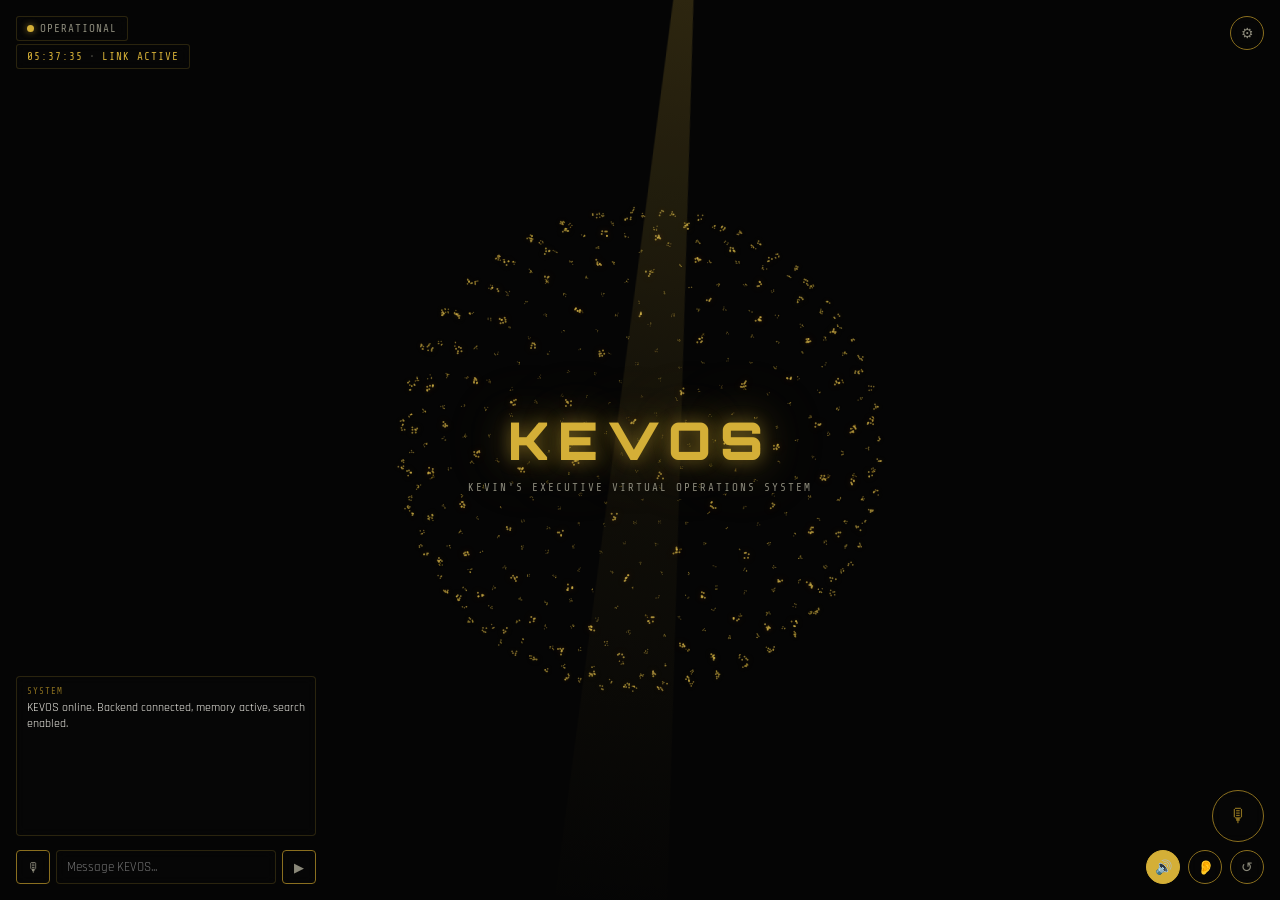
==== commit 328d4b3b: "Update index.html" ====
--- a/index.html
+++ b/index.html
@@ -208,16 +208,16 @@
 <button class="settings__close" id="settingsClose">✕</button>
 </div>
 <div class="settings__section">
-<div class="settings__title">VOICE OUTPUT</div>
+<div class="settings__title">VOICE OUTPUT (ElevenLabs)</div>
 <label class="field">
-<span>Rate</span>
-<input type="range" id="rateSlider" min="0.5" max="2" step="0.1" value="1" />
-<span class="field__value" id="rateValue">1.0</span>
+<span>Stability</span>
+<input type="range" id="stabilitySlider" min="0" max="1" step="0.05" value="0.5" />
+<span class="field__value" id="stabilityValue">0.5</span>
 </label>
 <label class="field">
-<span>Pitch</span>
-<input type="range" id="pitchSlider" min="0" max="2" step="0.1" value="0.9" />
-<span class="field__value" id="pitchValue">0.9</span>
+<span>Clarity</span>
+<input type="range" id="claritySlider" min="0" max="1" step="0.05" value="0.75" />
+<span class="field__value" id="clarityValue">0.75</span>
 </label>
 </div>
 <div class="settings__section">
@@ -314,7 +314,6 @@
 };
 let current = { radius: 40, spin: 0.003, glow: 0.9, colorMix: 0.1 }; // starts small -> bursts on load
 function lerp(a, b, t) { return a + (b - a) * t; }
-let wordPulseUntil = 0; // brief extra shine per spoken word
 function currentState() { return document.body.dataset.state || 'idle'; }
 function drawSphere() {
 const w = canvas.width, h = canvas.height;
@@ -327,7 +326,11 @@
 current.colorMix = lerp(current.colorMix, target.colorMix, lerpSpeed);
 let micBoost = 0;
 if (currentState() === 'listening' && micAnalyser) micBoost = micVolume() * 0.35;
-let wordBoost = (currentState() === 'speaking' && Date.now() < wordPulseUntil) ? 0.3 : 0;
+// Real audio-reactive glow while KEVOS actually talks — analysing the
+// ElevenLabs audio as it plays, same technique as the mic above, just on
+// the output instead of the input. Genuinely reacts to loudness per word.
+let speakBoost = 0;
+if (currentState() === 'speaking' && ttsAnalyser) speakBoost = ttsVolume() * 0.55;
 if (!isDragging) angleY += current.spin;
 const cx = w / 2, cy = h / 2;
 const perspective = 480 * devicePixelRatio;
@@ -342,7 +345,7 @@
 const r = Math.round(lerp(212, 232, mix));
 const g = Math.round(lerp(175, 226, mix));
 const b = Math.round(lerp(55, 200, mix));
-const glowLevel = Math.min(1.4, current.glow + micBoost + wordBoost);
+const glowLevel = Math.min(1.4, current.glow + micBoost + speakBoost);
 for (const p of projected) {
 const depthFactor = Math.min(1, Math.max(0.12, p.scale - 0.5));
 const dotSize = (1.1 + depthFactor * 1.8) * devicePixelRatio;
@@ -440,11 +443,13 @@
 }
 const sessionId = getSessionId();
 const KEVOS_BACKEND_URL = 'https://kevos-backend.margohanna333.workers.dev/';
+const KEVOS_TTS_URL = KEVOS_BACKEND_URL + 'tts';
+const KEVOS_APP_KEY = 'tOSWNvhdUZK7G-xikaFYsM_IXwcduVjS8SnBN9ajouQ';
 async function sendToKevos(message) {
 if (!KEVOS_BACKEND_URL) return { ok: false, text: 'No backend connected.' };
 try {
 const res = await fetch(KEVOS_BACKEND_URL, {
-method: 'POST', headers: { 'Content-Type': 'application/json', 'x-kevos-key': 'tOSWNvhdUZK7G-xikaFYsM_IXwcduVjS8SnBN9ajouQ' },
+method: 'POST', headers: { 'Content-Type': 'application/json', 'x-kevos-key': KEVOS_APP_KEY },
 body: JSON.stringify({ message, sessionId }),
 });
 if (!res.ok) throw new Error(`Backend error: ${res.status}`);
@@ -526,7 +531,7 @@
 const isFinal = last.isFinal;
 const state = currentState();
 if ((liveMode || wakeWordActive) && state === 'speaking') {
-window.speechSynthesis.cancel();
+stopSpeaking();
 setKevosState('listening', 'LISTENING...');
 if (isFinal && transcript.trim()) handleLiveTranscript(transcript.trim());
 return;
@@ -567,19 +572,66 @@
 }
 let voiceOutEnabled = true;
 const voiceOutBtn = document.getElementById('voiceOutBtn');
-let voiceRate = 1.0, voicePitch = 0.9;
-function speak(text) {
-if (!voiceOutEnabled || !('speechSynthesis' in window)) return;
-window.speechSynthesis.cancel();
-const utter = new SpeechSynthesisUtterance(text);
-utter.rate = voiceRate; utter.pitch = voicePitch;
-utter.onboundary = () => { wordPulseUntil = Date.now() + 180; };
-window.speechSynthesis.speak(utter);
+let ttsStability = 0.5, ttsSimilarity = 0.75;
+
+// Real audio analysis of KEVOS's own ElevenLabs voice as it plays — this is
+// what drives the "shines brighter while talking" glow, genuinely reactive
+// to the actual audio, not a guess.
+let currentAudio = null;
+let ttsAudioCtx = null, ttsAnalyser = null, ttsData = null;
+
+function ttsVolume() {
+if (!ttsAnalyser || !ttsData) return 0;
+ttsAnalyser.getByteFrequencyData(ttsData);
+let sum = 0;
+for (let i = 0; i < ttsData.length; i++) sum += ttsData[i];
+return Math.min(1, (sum / ttsData.length / 255) * 3.2);
+}
+
+function stopSpeaking() {
+if (currentAudio) { currentAudio.pause(); currentAudio = null; }
+}
+
+async function speak(text) {
+if (!voiceOutEnabled) return;
+stopSpeaking();
+try {
+const res = await fetch(KEVOS_TTS_URL, {
+method: 'POST',
+headers: { 'Content-Type': 'application/json', 'x-kevos-key': KEVOS_APP_KEY },
+body: JSON.stringify({ text, stability: ttsStability, similarityBoost: ttsSimilarity }),
+});
+if (!res.ok) {
+const err = await res.json().catch(() => ({}));
+logLine('error', `Voice playback failed: ${err.error || res.status}`);
+return;
+}
+const blob = await res.blob();
+const url = URL.createObjectURL(blob);
+const audio = new Audio(url);
+currentAudio = audio;
+
+if (!ttsAudioCtx) ttsAudioCtx = new (window.AudioContext || window.webkitAudioContext)();
+const source = ttsAudioCtx.createMediaElementSource(audio);
+ttsAnalyser = ttsAudioCtx.createAnalyser();
+ttsAnalyser.fftSize = 256;
+ttsData = new Uint8Array(ttsAnalyser.frequencyBinCount);
+source.connect(ttsAnalyser);
+ttsAnalyser.connect(ttsAudioCtx.destination);
+
+await new Promise((resolve) => {
+audio.onended = () => { currentAudio = null; ttsAnalyser = null; URL.revokeObjectURL(url); resolve(); };
+audio.onerror = () => { currentAudio = null; ttsAnalyser = null; URL.revokeObjectURL(url); resolve(); };
+audio.play().catch(() => resolve());
+});
+} catch (err) {
+logLine('error', `Voice playback error: ${err.message}`);
+}
 }
 voiceOutBtn.addEventListener('click', () => {
 voiceOutEnabled = !voiceOutEnabled;
 voiceOutBtn.classList.toggle('active', voiceOutEnabled);
-if (!voiceOutEnabled) window.speechSynthesis.cancel();
+if (!voiceOutEnabled) stopSpeaking();
 });
 const composer = document.getElementById('composer');
 const input = document.getElementById('input');
@@ -590,9 +642,14 @@
 input.value = '';
 if (checkEasterEgg(text)) return;
 logLine('user', text);
+setKevosState('thinking', 'THINKING...');
 const result = await sendToKevos(text);
 logLine(result.ok ? 'system' : 'error', result.text);
-if (result.ok) speak(result.text);
+if (result.ok && voiceOutEnabled) {
+setKevosState('speaking', 'SPEAKING...');
+await speak(result.text);
+}
+setKevosState('idle');
 });
 const liveOrb = document.getElementById('liveOrb');
 let liveMode = false, liveAwaitingReply = false;
@@ -606,7 +663,7 @@
 liveOrb.classList.remove('active');
 if (!wakeWordActive) setKevosState('idle');
 if (recognition && !wakeWordActive) { try { recognition.stop(); } catch (e) {} }
-window.speechSynthesis.cancel();
+stopSpeaking();
 }
 async function handleLiveTranscript(transcript) {
 if (!transcript) { if (liveMode) startLiveListening(); return; }
@@ -616,22 +673,15 @@
 setKevosState('thinking', 'THINKING...');
 const result = await sendToKevos(transcript);
 logLine(result.ok ? 'system' : 'error', result.text);
-const canSpeak = result.ok && voiceOutEnabled && 'speechSynthesis' in window;
+const canSpeak = result.ok && voiceOutEnabled;
 if (canSpeak) {
 setKevosState('speaking', 'SPEAKING... (say anything to interrupt)');
-window.speechSynthesis.cancel();
-const utter = new SpeechSynthesisUtterance(result.text);
-utter.rate = voiceRate; utter.pitch = voicePitch;
-utter.onboundary = () => { wordPulseUntil = Date.now() + 180; };
-utter.onend = () => {
+restartAlwaysOnRecognition(); // keep mic live through playback so barge-in works
+await speak(result.text); // waits for the ElevenLabs audio to actually finish
 liveAwaitingReply = false;
 if (liveMode) startLiveListening();
 else if (wakeWordActive) enterStandby();
 else setKevosState('idle');
-};
-utter.onerror = utter.onend;
-window.speechSynthesis.speak(utter);
-restartAlwaysOnRecognition();
 } else {
 liveAwaitingReply = false;
 if (liveMode) startLiveListening();
@@ -679,15 +729,15 @@
 const settingsPanel = document.getElementById('settingsPanel');
 document.getElementById('settingsBtn').addEventListener('click', () => settingsPanel.classList.add('open'));
 document.getElementById('settingsClose').addEventListener('click', () => settingsPanel.classList.remove('open'));
-const rateSlider = document.getElementById('rateSlider');
-const pitchSlider = document.getElementById('pitchSlider');
-rateSlider.addEventListener('input', () => {
-voiceRate = parseFloat(rateSlider.value);
-document.getElementById('rateValue').textContent = voiceRate.toFixed(1);
-});
-pitchSlider.addEventListener('input', () => {
-voicePitch = parseFloat(pitchSlider.value);
-document.getElementById('pitchValue').textContent = voicePitch.toFixed(1);
+const stabilitySlider = document.getElementById('stabilitySlider');
+const claritySlider = document.getElementById('claritySlider');
+stabilitySlider.addEventListener('input', () => {
+ttsStability = parseFloat(stabilitySlider.value);
+document.getElementById('stabilityValue').textContent = ttsStability.toFixed(2);
+});
+claritySlider.addEventListener('input', () => {
+ttsSimilarity = parseFloat(claritySlider.value);
+document.getElementById('clarityValue').textContent = ttsSimilarity.toFixed(2);
 });
 document.getElementById('sphereToggle').addEventListener('change', (e) => {
 canvas.style.display = e.target.checked ? '' : 'none';
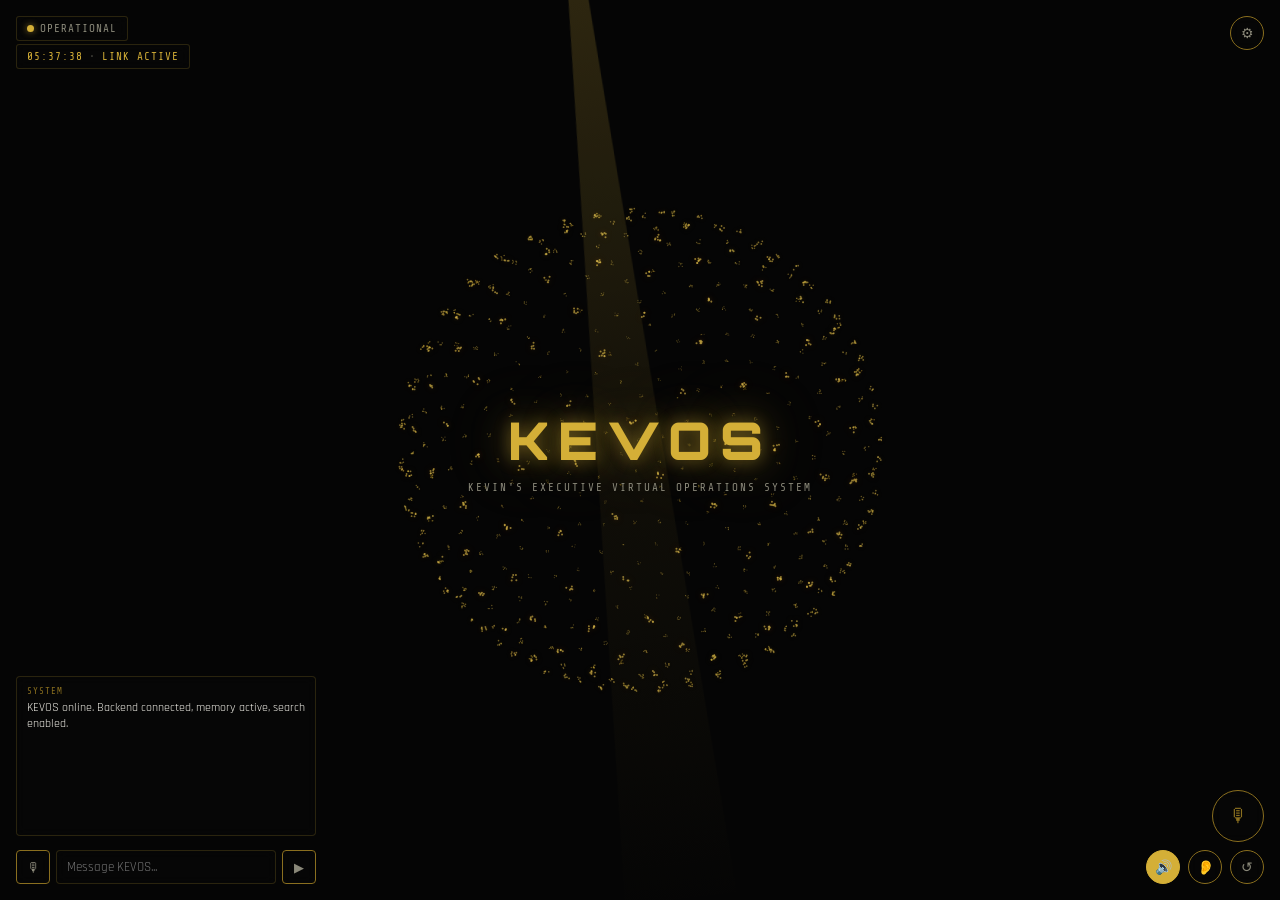
==== commit 541a9159: "Update index.html" ====
--- a/index.html
+++ b/index.html
@@ -592,6 +592,17 @@
 if (currentAudio) { currentAudio.pause(); currentAudio = null; }
 }
 
+function speakWithBrowserVoice(text) {
+return new Promise((resolve) => {
+if (!('speechSynthesis' in window)) { resolve(); return; }
+window.speechSynthesis.cancel();
+const utter = new SpeechSynthesisUtterance(text);
+utter.onend = resolve;
+utter.onerror = resolve;
+window.speechSynthesis.speak(utter);
+});
+}
+
 async function speak(text) {
 if (!voiceOutEnabled) return;
 stopSpeaking();
@@ -602,8 +613,12 @@
 body: JSON.stringify({ text, stability: ttsStability, similarityBoost: ttsSimilarity }),
 });
 if (!res.ok) {
-const err = await res.json().catch(() => ({}));
-logLine('error', `Voice playback failed: ${err.error || res.status}`);
+// ElevenLabs failed — usage limit hit, key issue, or their service is
+// down. Rather than going silent, fall back to the browser's built-in
+// voice so KEVOS still talks. Logged as 'system', not 'error', since
+// this is expected/handled behavior, not something broken.
+logLine('system', 'ElevenLabs unavailable (usage limit or error) — using backup voice.');
+await speakWithBrowserVoice(text);
 return;
 }
 const blob = await res.blob();
@@ -625,7 +640,9 @@
 audio.play().catch(() => resolve());
 });
 } catch (err) {
-logLine('error', `Voice playback error: ${err.message}`);
+// Network failure reaching our backend at all — same fallback applies.
+logLine('system', 'Voice service unreachable — using backup voice.');
+await speakWithBrowserVoice(text);
 }
 }
 voiceOutBtn.addEventListener('click', () => {
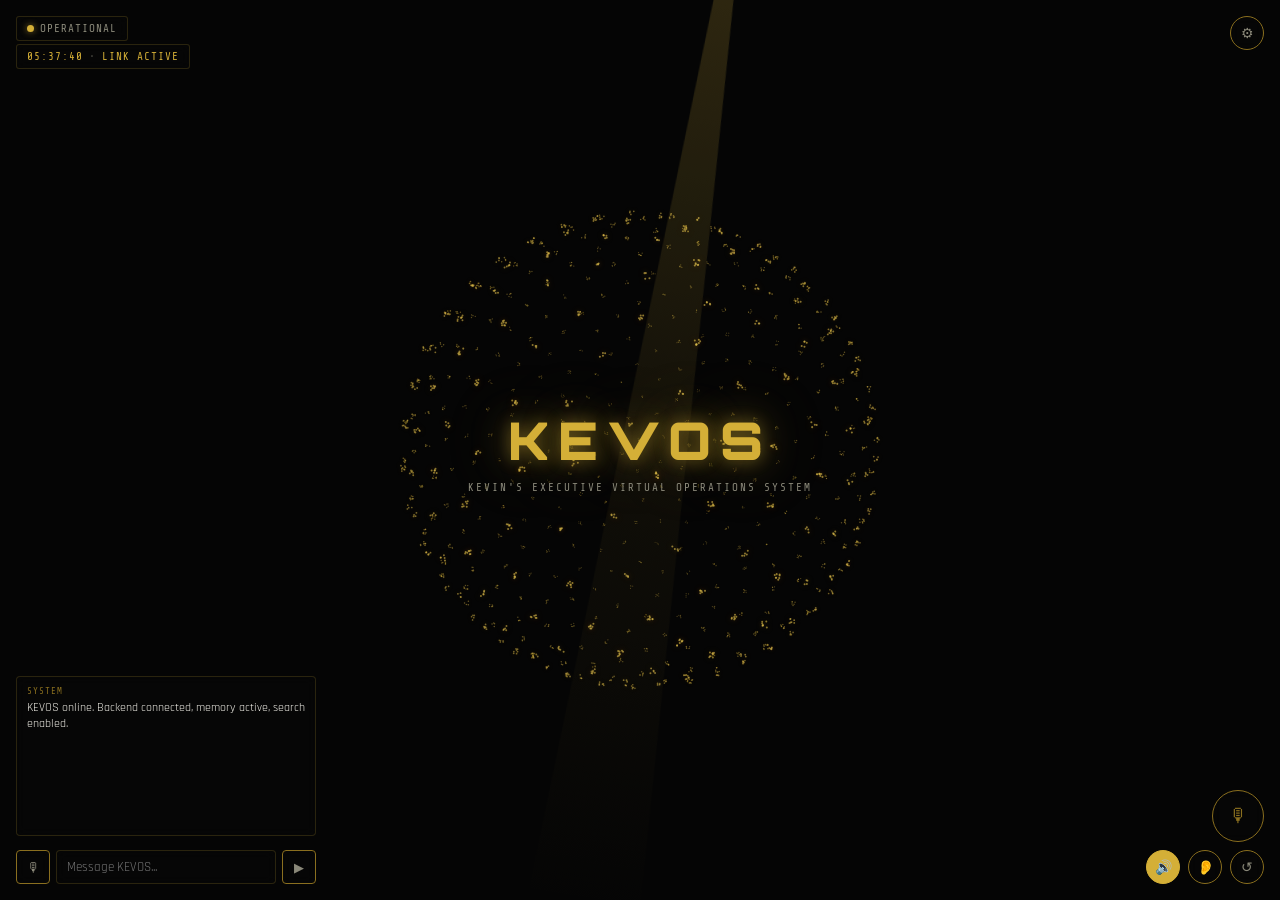
==== commit 3ad18f91: "index.html" ====
--- a/index.html
+++ b/index.html
@@ -525,6 +525,11 @@
 recognition = new SpeechRecognitionAPI();
 recognition.lang = 'en-US';
 recognition.interimResults = true;
+// Continuous = true means the mic keeps actively listening across the
+// whole live/wake-word session instead of shutting off and needing to
+// restart after every utterance. That restart had a real, noticeable
+// delay — this is what was making barge-in feel slow.
+recognition.continuous = true;
 recognition.addEventListener('result', (e) => {
 const last = e.results[e.results.length - 1];
 const transcript = last[0].transcript;
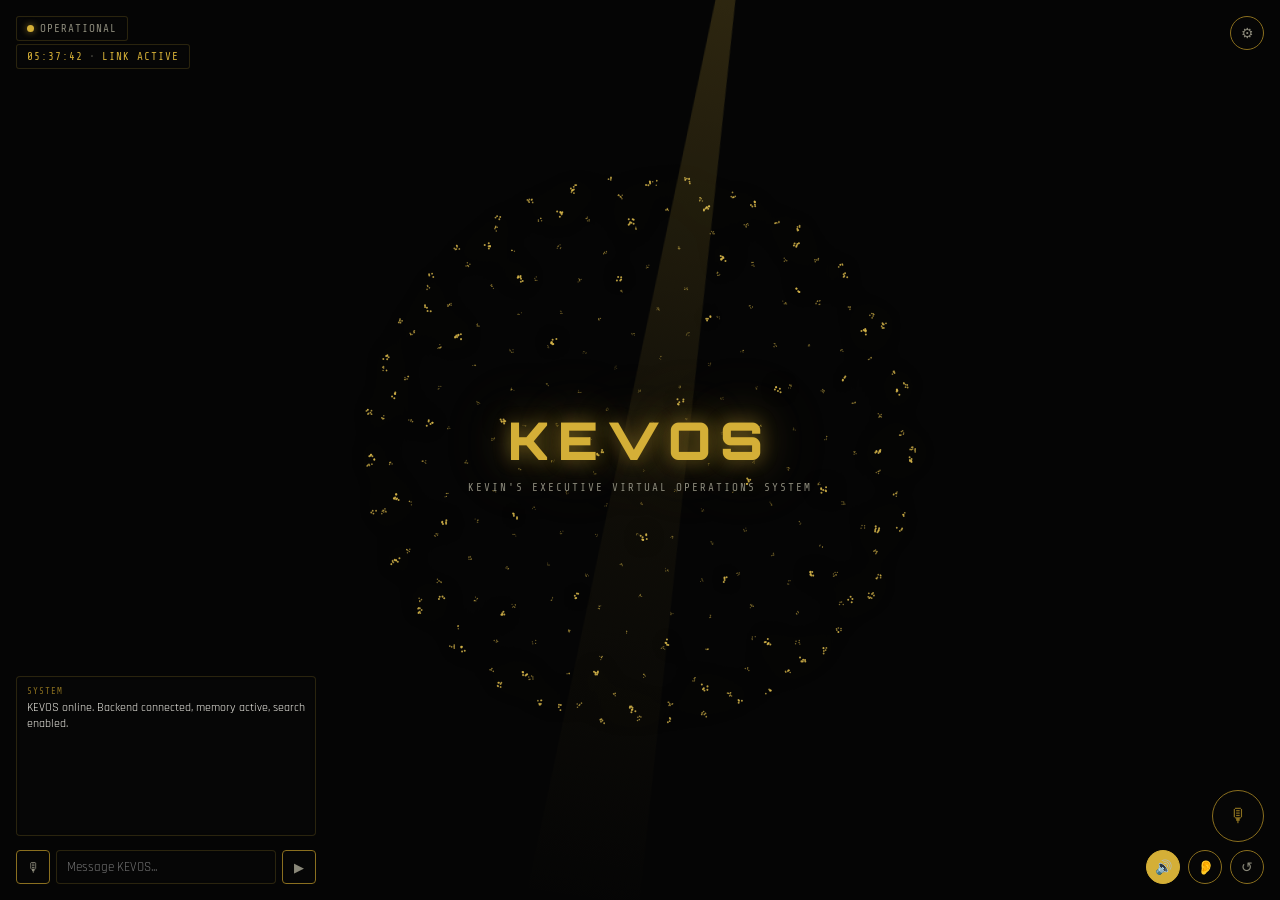
==== commit ee8f3530: "Update index.html" ====
--- a/index.html
+++ b/index.html
@@ -65,7 +65,7 @@
 .status-line {
 font-family: var(--font-mono), monospace; font-size: 11px; letter-spacing: 1px; color: var(--text-dim);
 display: flex; align-items: center; gap: 6px;
-background: var(--panel-bg); backdrop-filter: blur(6px);
+background: var(--panel-bg); backdrop-filter: blur(2px);
 padding: 5px 10px; border-radius: 3px; border: 1px solid var(--line);
 }
 .status-dot { width: 7px; height: 7px; border-radius: 50%; background: var(--gold); box-shadow: 0 0 6px 1px var(--gold-glow); animation: pulse 2.2s ease-in-out infinite; }
@@ -73,7 +73,7 @@
 #clock { color: var(--gold); }
 .icon-btn {
 width: 34px; height: 34px; border-radius: 50%;
-background: var(--panel-bg); backdrop-filter: blur(6px);
+background: var(--panel-bg); backdrop-filter: blur(2px);
 border: 1px solid var(--gold-dim); color: var(--text-dim);
 font-size: 14px; cursor: pointer; display: flex; align-items: center; justify-content: center;
 transition: all 0.15s ease;
@@ -82,7 +82,7 @@
 .icon-btn.active { background: var(--gold); color: #0a0a08; border-color: var(--gold); }
 .chat-log {
 height: 160px; overflow-y: auto; font-size: 12px; line-height: 1.4;
-background: var(--panel-bg); backdrop-filter: blur(6px);
+background: var(--panel-bg); backdrop-filter: blur(2px);
 border: 1px solid var(--line); border-radius: 4px; padding: 8px 10px; margin-bottom: 6px;
 }
 .chat-log::-webkit-scrollbar { width: 4px; }
@@ -95,19 +95,19 @@
 .logline--error .logline__meta, .logline--error .logline__body { color: var(--danger); }
 .composer { display: flex; gap: 6px; }
 .composer__input {
-flex: 1; background: var(--panel-bg); backdrop-filter: blur(6px);
+flex: 1; background: var(--panel-bg); backdrop-filter: blur(2px);
 border: 1px solid var(--line); color: var(--text); font-family: var(--font-body), sans-serif;
 font-size: 13px; padding: 8px 10px; border-radius: 4px; outline: none;
 }
 .composer__input:focus { border-color: var(--gold); box-shadow: 0 0 0 1px var(--gold-glow); }
 .composer__send, .composer__mic {
 width: 34px; border-radius: 4px; border: 1px solid var(--gold-dim);
-background: var(--panel-bg); backdrop-filter: blur(6px); color: var(--text-dim); cursor: pointer;
+background: var(--panel-bg); backdrop-filter: blur(2px); color: var(--text-dim); cursor: pointer;
 }
 .composer__send:hover, .composer__mic:hover { border-color: var(--gold); color: var(--gold); }
 .live-orb {
 width: 52px; height: 52px; border-radius: 50%;
-background: var(--panel-bg); backdrop-filter: blur(6px);
+background: var(--panel-bg); backdrop-filter: blur(2px);
 border: 1px solid var(--gold-dim); color: var(--gold-dim); font-size: 19px; cursor: pointer;
 transition: all 0.2s ease;
 }
@@ -117,7 +117,7 @@
 .controls-row { display: flex; gap: 8px; }
 .settings {
 position: fixed; top: 0; right: -320px; width: 300px; height: 100dvh;
-background: rgba(6,6,6,0.92); backdrop-filter: blur(10px);
+background: rgba(6,6,6,0.92); backdrop-filter: blur(4px);
 border-left: 1px solid var(--gold-dim); z-index: 20; transition: right 0.25s ease-out;
 display: flex; flex-direction: column; overflow-y: auto;
 }
@@ -238,6 +238,8 @@
 </div>
 </aside>
 <script>const canvas = document.getElementById('sphereCanvas');
+const wordmarkTitle = document.querySelector('.wordmark__title');
+canvas.style.filter = 'drop-shadow(0 0 18px rgba(212,175,55,0.25))'; // one cheap GPU glow instead of 460 per-particle ones
 const ctx = canvas.getContext('2d');
 function resizeCanvas() {
 canvas.width = window.innerWidth * devicePixelRatio;
@@ -245,7 +247,7 @@
 }
 resizeCanvas();
 window.addEventListener('resize', resizeCanvas);
-const POINT_COUNT = 460;
+const POINT_COUNT = 260;
 let points = [];
 function buildSphere(count) {
 points = [];
@@ -349,9 +351,7 @@
 for (const p of projected) {
 const depthFactor = Math.min(1, Math.max(0.12, p.scale - 0.5));
 const dotSize = (1.1 + depthFactor * 1.8) * devicePixelRatio;
-const alpha = Math.min(1, (0.22 + depthFactor * 0.6) * glowLevel);
-ctx.shadowBlur = 9 * devicePixelRatio * depthFactor * glowLevel;
-ctx.shadowColor = `rgba(${r},${g},${b},${alpha.toFixed(2)})`;
+const alpha = Math.min(1, (0.28 + depthFactor * 0.68) * glowLevel);
 ctx.fillStyle = `rgba(${r},${g},${b},${alpha.toFixed(2)})`;
 for (let i = 0; i < p.subDots; i++) {
 const jx = (Math.random() - 0.5) * dotSize * 2.2;
@@ -361,8 +361,7 @@
 ctx.fill();
 }
 }
-ctx.shadowBlur = 0;
-document.querySelector('.wordmark__title').style.textShadow =
+wordmarkTitle.style.textShadow =
 `0 0 ${8 + glowLevel * 10}px var(--gold-glow), 0 0 ${20 + glowLevel * 24}px var(--gold-glow), 0 0 ${50 + glowLevel * 30}px rgba(212,175,55,0.25)`;
 requestAnimationFrame(drawSphere);
 }
@@ -535,12 +534,6 @@
 const transcript = last[0].transcript;
 const isFinal = last.isFinal;
 const state = currentState();
-if ((liveMode || wakeWordActive) && state === 'speaking') {
-stopSpeaking();
-setKevosState('listening', 'LISTENING...');
-if (isFinal && transcript.trim()) handleLiveTranscript(transcript.trim());
-return;
-}
 if (wakeWordActive && !liveMode && state === 'standby') {
 if (!isFinal) return;
 if (checkEasterEgg(transcript)) return;
@@ -691,17 +684,17 @@
 if (!transcript) { if (liveMode) startLiveListening(); return; }
 if (checkEasterEgg(transcript)) return;
 liveAwaitingReply = true;
+if (recognition) { try { recognition.stop(); } catch (e) {} } // mic off — your turn is over
 logLine('user', transcript);
 setKevosState('thinking', 'THINKING...');
 const result = await sendToKevos(transcript);
 logLine(result.ok ? 'system' : 'error', result.text);
 const canSpeak = result.ok && voiceOutEnabled;
 if (canSpeak) {
-setKevosState('speaking', 'SPEAKING... (say anything to interrupt)');
-restartAlwaysOnRecognition(); // keep mic live through playback so barge-in works
-await speak(result.text); // waits for the ElevenLabs audio to actually finish
+setKevosState('speaking', 'SPEAKING...');
+await speak(result.text); // mic stays off the whole time this plays
 liveAwaitingReply = false;
-if (liveMode) startLiveListening();
+if (liveMode) startLiveListening(); // mic back on now that KEVOS is done
 else if (wakeWordActive) enterStandby();
 else setKevosState('idle');
 } else {
@@ -718,7 +711,7 @@
 ensureMicAnalyser();
 liveMode = true;
 liveOrb.classList.add('active');
-logLine('system', 'Live conversation started — talk anytime, interrupt anytime.');
+logLine('system', 'Live conversation started — your mic mutes automatically while KEVOS is replying.');
 startLiveListening();
 }
 });
